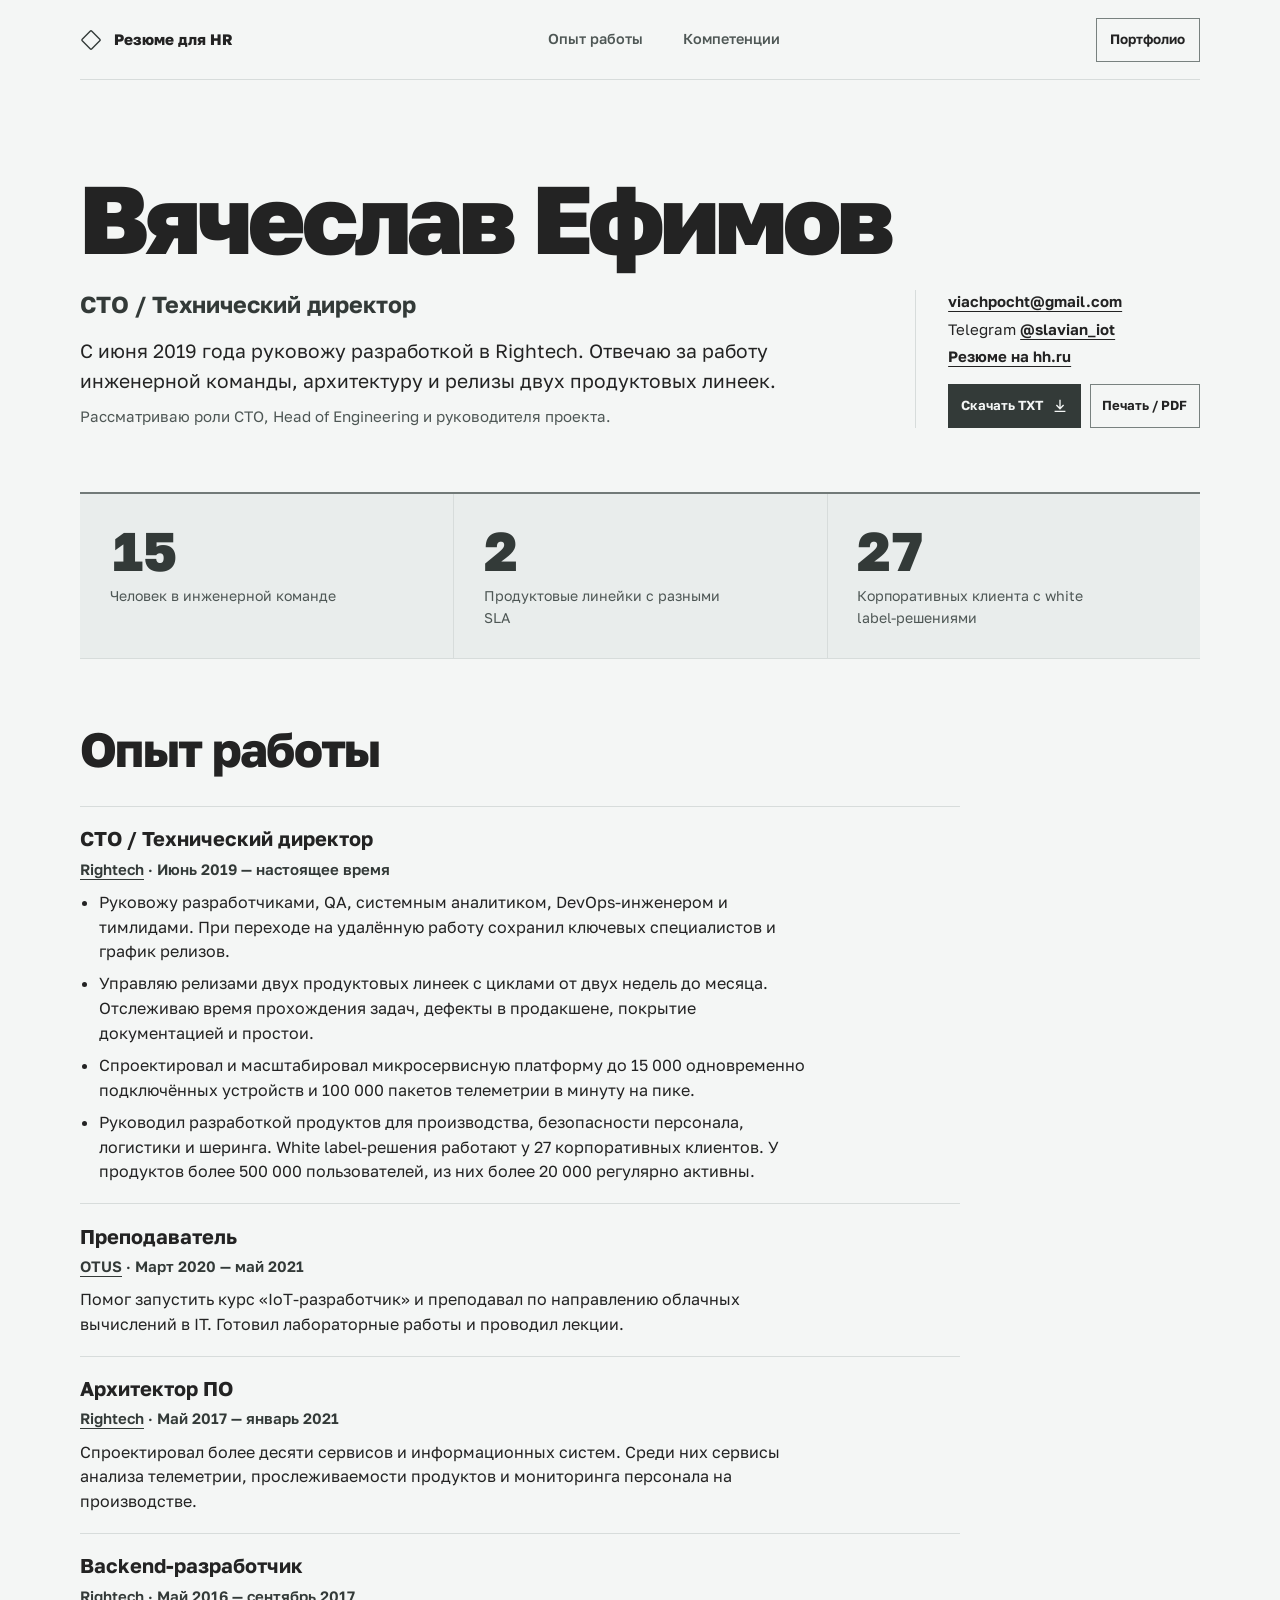
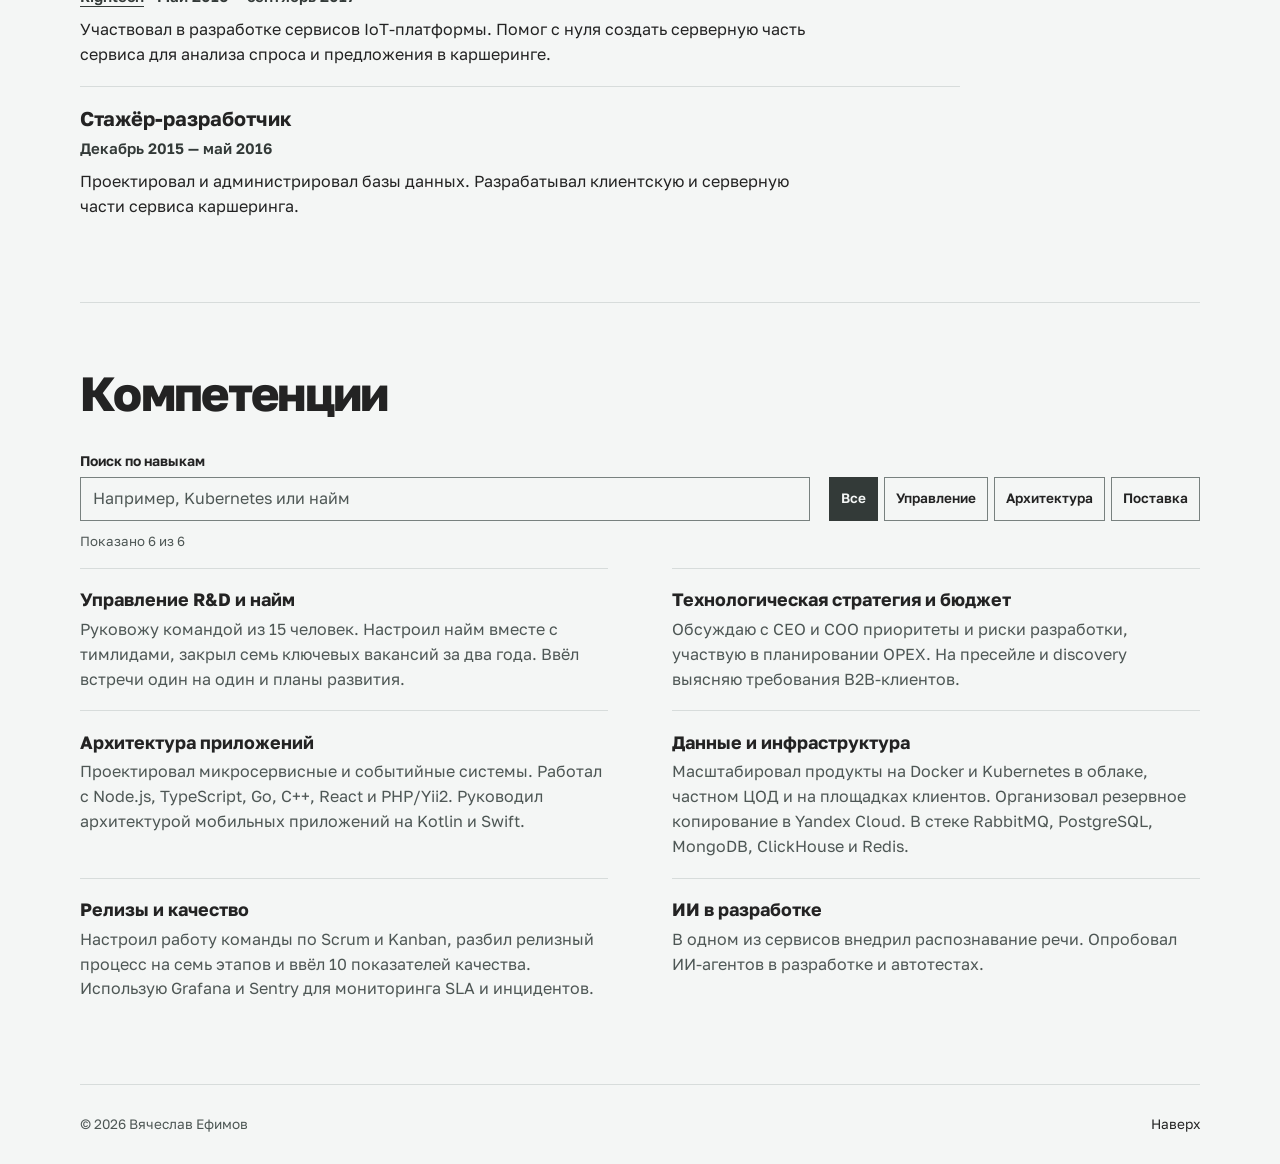
==== hr.html @ 92ab8f79 "v0.3 add hr page, change scheme, add pdf on main" ====
<!doctype html>
<html lang="ru">
<head>
  <meta charset="utf-8">
  <meta http-equiv="Content-Security-Policy" content="default-src 'none'; script-src 'self'; style-src 'self'; img-src 'self'; font-src 'self'; base-uri 'none'; form-action 'none'">
  <meta name="referrer" content="no-referrer">
  <meta name="viewport" content="width=device-width, initial-scale=1">
  <meta name="theme-color" content="#f4f6f5">
  <meta name="description" content="Резюме Вячеслава Ефимова, CTO в Rightech. Опыт управления разработкой, архитектурой и релизами. Компетенции, технический стек и контакты.">
  <title>Резюме Вячеслава Ефимова — CTO</title>
  <link rel="canonical" href="https://slavian57.github.io/hr.html">
  <link rel="icon" href="./assets/favicon.svg?v=5" type="image/svg+xml" sizes="any">
  <link rel="stylesheet" href="./styles.css">
  <link rel="stylesheet" href="./hr.css">
  <script src="./hr.js" defer></script>
</head>
<body>
  <a class="skip-link" href="#resume">Перейти к резюме</a>
  <header class="site-header shell" id="top">
    <a class="brand" href="#resume">
      <span class="resume-brand-mark" aria-hidden="true"></span>
      Резюме для HR
    </a>
    <nav aria-label="Разделы резюме">
      <a href="#experience">Опыт работы</a>
      <a href="#skills">Компетенции</a>
    </nav>
    <a class="view-switch" href="./">Портфолио</a>
  </header>

  <main class="shell" id="resume">
    <section class="resume-intro" aria-labelledby="resume-name">
      <h1 id="resume-name">Вячеслав Ефимов</h1>
      <div>
        <p class="resume-role">CTO / Технический директор</p>
        <p class="resume-summary">С июня 2019 года руковожу разработкой в Rightech. Отвечаю за работу инженерной команды, архитектуру и релизы двух продуктовых линеек.</p>
        <p class="resume-roles">Рассматриваю роли CTO, Head of Engineering и руководителя проекта.</p>
      </div>
      <div class="resume-contact">
        <address aria-label="Контакты">
          <p><a href="mailto:viachpocht@gmail.com">viachpocht@gmail.com</a></p>
          <p>Telegram <a href="https://t.me/slavian_iot">@slavian_iot</a></p>
          <p><a href="https://hh.ru/resume/90393226ff0ea0c5490039ed1f316c36426f4d" data-export-url>Резюме на hh.ru</a></p>
        </address>
        <div class="resume-actions" data-ui hidden>
          <button class="resume-button resume-download" type="button">Скачать TXT
            <svg viewBox="0 0 20 20" width="18" height="18" fill="none" aria-hidden="true"><path d="M10 3v10m-4-4 4 4 4-4M4 16h12"/></svg>
          </button>
          <button class="resume-button resume-print" type="button">Печать / PDF</button>
        </div>
      </div>
    </section>

    <dl class="resume-metrics">
      <div><dt>Человек в инженерной команде</dt><dd>15</dd></div>
      <div><dt>Продуктовые линейки с разными SLA</dt><dd>2</dd></div>
      <div><dt>Корпоративных клиента с white label-решениями</dt><dd>27</dd></div>
    </dl>

    <section class="resume-section" id="experience" aria-labelledby="experience-title">
      <h2 id="experience-title">Опыт работы</h2>
      <div class="resume-jobs">
        <article class="resume-job">
          <h3>CTO / Технический директор</h3>
          <p class="job-meta"><a href="https://rightech.io/">Rightech</a> · <time datetime="2019-06">Июнь 2019</time> — настоящее время</p>
          <ul>
            <li>Руковожу разработчиками, QA, системным аналитиком, DevOps-инженером и тимлидами. При переходе на удалённую работу сохранил ключевых специалистов и график релизов.</li>
            <li>Управляю релизами двух продуктовых линеек с циклами от двух недель до месяца. Отслеживаю время прохождения задач, дефекты в продакшене, покрытие документацией и простои.</li>
            <li>Спроектировал и масштабировал микросервисную платформу до 15 000 одновременно подключённых устройств и 100 000 пакетов телеметрии в минуту на пике.</li>
            <li>Руководил разработкой продуктов для производства, безопасности персонала, логистики и шеринга. White label-решения работают у 27 корпоративных клиентов. У продуктов более 500 000 пользователей, из них более 20 000 регулярно активны.</li>
          </ul>
        </article>
        <article class="resume-job">
          <h3>Преподаватель</h3>
          <p class="job-meta"><a href="https://otus.ru/">OTUS</a> · <time datetime="2020-03">Март 2020</time> — <time datetime="2021-05">май 2021</time></p>
          <p>Помог запустить курс «IoT-разработчик» и преподавал по направлению облачных вычислений в IT. Готовил лабораторные работы и проводил лекции.</p>
        </article>
        <article class="resume-job">
          <h3>Архитектор ПО</h3>
          <p class="job-meta"><a href="https://rightech.io/">Rightech</a> · <time datetime="2017-05">Май 2017</time> — <time datetime="2021-01">январь 2021</time></p>
          <p>Спроектировал более десяти сервисов и информационных систем. Среди них сервисы анализа телеметрии, прослеживаемости продуктов и мониторинга персонала на производстве.</p>
        </article>
        <article class="resume-job">
          <h3>Backend-разработчик</h3>
          <p class="job-meta"><a href="https://rightech.io/">Rightech</a> · <time datetime="2016-05">Май 2016</time> — <time datetime="2017-09">сентябрь 2017</time></p>
          <p>Участвовал в разработке сервисов IoT-платформы. Помог с нуля создать серверную часть сервиса для анализа спроса и предложения в каршеринге.</p>
        </article>
        <article class="resume-job">
          <h3>Стажёр-разработчик</h3>
          <p class="job-meta"><time datetime="2015-12">Декабрь 2015</time> — <time datetime="2016-05">май 2016</time></p>
          <p>Проектировал и администрировал базы данных. Разрабатывал клиентскую и серверную части сервиса каршеринга.</p>
        </article>
      </div>
    </section>

    <section class="resume-section resume-skills" id="skills" aria-labelledby="skills-title">
      <h2 id="skills-title">Компетенции</h2>
      <form class="skill-filters" aria-label="Фильтры компетенций" data-ui hidden>
        <div class="skill-search">
          <label for="skill-query">Поиск по навыкам</label>
          <input id="skill-query" name="query" type="search" placeholder="Например, Kubernetes или найм">
        </div>
        <fieldset>
          <legend class="visually-hidden">Направление</legend>
          <label><input class="visually-hidden" type="radio" name="area" value="all" checked><span>Все</span></label>
          <label><input class="visually-hidden" type="radio" name="area" value="leadership"><span>Управление</span></label>
          <label><input class="visually-hidden" type="radio" name="area" value="architecture"><span>Архитектура</span></label>
          <label><input class="visually-hidden" type="radio" name="area" value="delivery"><span>Поставка</span></label>
        </fieldset>
        <p class="filter-status" role="status"></p>
      </form>

      <div class="skill-list">
        <article data-skill="leadership">
          <h3>Управление R&amp;D и найм</h3>
          <p>Руковожу командой из 15 человек. Настроил найм вместе с тимлидами, закрыл семь ключевых вакансий за два года. Ввёл встречи один на один и планы развития.</p>
        </article>
        <article data-skill="leadership">
          <h3>Технологическая стратегия и бюджет</h3>
          <p>Обсуждаю с CEO и COO приоритеты и риски разработки, участвую в планировании OPEX. На пресейле и discovery выясняю требования B2B-клиентов.</p>
        </article>
        <article data-skill="architecture">
          <h3>Архитектура приложений</h3>
          <p>Проектировал микросервисные и событийные системы. Работал с Node.js, TypeScript, Go, C++, React и PHP/Yii2. Руководил архитектурой мобильных приложений на Kotlin и Swift.</p>
        </article>
        <article data-skill="architecture">
          <h3>Данные и инфраструктура</h3>
          <p>Масштабировал продукты на Docker и Kubernetes в облаке, частном ЦОД и на площадках клиентов. Организовал резервное копирование в Yandex Cloud. В стеке RabbitMQ, PostgreSQL, MongoDB, ClickHouse и Redis.</p>
        </article>
        <article data-skill="delivery">
          <h3>Релизы и качество</h3>
          <p>Настроил работу команды по Scrum и Kanban, разбил релизный процесс на семь этапов и ввёл 10 показателей качества. Использую Grafana и Sentry для мониторинга SLA и инцидентов.</p>
        </article>
        <article data-skill="delivery">
          <h3>ИИ в разработке</h3>
          <p>В одном из сервисов внедрил распознавание речи. Опробовал ИИ-агентов в разработке и автотестах.</p>
        </article>
      </div>
      <div class="filter-empty" data-ui hidden>
        <p>По этим фильтрам ничего не найдено.</p>
        <button class="resume-button" type="button">Сбросить фильтры</button>
      </div>
    </section>
  </main>

  <footer class="site-footer shell">
    <span>© 2026 Вячеслав Ефимов</span>
    <a href="#top">Наверх</a>
  </footer>
</body>
</html>
---- styles.css ----
@font-face {
  font-family: "Golos Text";
  src: url("./assets/golos-text.ttf") format("truetype");
  font-weight: 400 900;
  font-display: swap;
}

:root {
  color-scheme: dark;
  --background: #232323;
  --panel: #292929;
  --text: #D7DCDB;
  --muted: #ADB2B1;
  --line: #484A49;
  --accent: #EBA000;
  --gutter: clamp(1.125rem, 5vw, 5rem);
  --ease-out: cubic-bezier(.16, 1, .3, 1);
}

*, *::before, *::after { box-sizing: border-box; }

html {
  scroll-behavior: smooth;
  scrollbar-color: var(--line) var(--background);
}

body {
  margin: 0;
  background: var(--background);
  color: var(--text);
  font-family: "Golos Text", Arial, sans-serif;
  line-height: 1.55;
  -webkit-font-smoothing: antialiased;
}

::selection { background: var(--accent); color: var(--background); }

a { color: inherit; text-underline-offset: .25em; }
a:focus-visible { outline: 2px solid var(--accent); outline-offset: 5px; }
h1, h2, h3, p, figure, dl, dd { margin: 0; }
h1, h2, h3 { line-height: 1.03; }
[id] { scroll-margin-top: 1.5rem; }

.shell { width: min(calc(100% - var(--gutter) * 2), 80rem); margin-inline: auto; }

.visually-hidden, .skip-link:not(:focus) {
  position: absolute;
  width: 1px;
  height: 1px;
  padding: 0;
  overflow: hidden;
  clip-path: inset(50%);
  white-space: nowrap;
}

.skip-link:focus {
  position: fixed;
  z-index: 2;
  top: .75rem;
  left: var(--gutter);
  padding: .65rem 1rem;
  background: var(--background);
}

.site-header {
  display: flex;
  min-height: 5rem;
  align-items: center;
  justify-content: space-between;
  gap: 1rem;
  border-bottom: 1px solid var(--line);
}

.brand {
  display: inline-flex;
  min-height: 2.75rem;
  align-items: center;
  gap: .75rem;
  font-size: .95rem;
  font-weight: 750;
  text-decoration: none;
}

.brand-mark { flex: none; }

.site-header nav { display: flex; gap: clamp(.6rem, 3.2vw, 2.5rem); }

.site-header nav a {
  display: inline-flex;
  min-height: 2.75rem;
  align-items: center;
  color: var(--muted);
  font-size: .9rem;
  font-weight: 550;
  text-decoration: none;
  white-space: nowrap;
  transition: color .2s ease;
}

.site-header nav a:hover, .site-footer a:hover { color: var(--accent); }

.view-switch {
  display: inline-flex;
  min-height: 2.75rem;
  align-items: center;
  padding-inline: .85rem;
  border: 1px solid var(--line);
  font-size: .85rem;
  font-weight: 650;
  text-decoration: none;
  white-space: nowrap;
}

.view-switch:hover { border-color: var(--accent); color: var(--accent); }

.hero {
  display: grid;
  grid-template-columns: minmax(0, 1.04fr) minmax(0, 1fr);
  align-items: center;
  gap: clamp(1.5rem, 4vw, 4rem);
  padding-block: clamp(3.5rem, 7vw, 7rem) clamp(3.75rem, 6vw, 6rem);
}

.hero h1 {
  font-weight: 850;
  font-size: clamp(3.25rem, 6.15vw, 6rem);
  letter-spacing: -.04em;
  line-height: .99;
}

.hero h1 span { color: var(--accent); }

.hero-role {
  margin-top: 1.5rem;
  font-size: clamp(1.15rem, 2vw, 1.6rem);
  font-weight: 680;
  line-height: 1.2;
}

.lead {
  max-width: 41ch;
  margin-top: .7rem;
  color: var(--muted);
  font-size: clamp(1rem, 1.45vw, 1.2rem);
}

.hero-actions { display: flex; flex-wrap: wrap; align-items: center; gap: .75rem 1.5rem; margin-top: 1.8rem; }
.text-link { display: inline-flex; min-height: 2.75rem; align-items: center; font-size: .92rem; }
.text-link:hover { color: var(--accent); }

.button {
  display: inline-flex;
  min-height: 3.25rem;
  align-items: center;
  justify-content: space-between;
  gap: 1.35rem;
  padding: .75rem 1.15rem;
  background: var(--accent);
  color: var(--background);
  font-size: .92rem;
  font-weight: 720;
  text-decoration: none;
  transition: background-color .25s ease;
}

.button:hover { background: #FFC249; }
.button svg, .contact-links svg, .site-footer svg { stroke: currentColor; stroke-width: 1.75; stroke-linecap: round; stroke-linejoin: round; }
.button svg { transition: transform .3s var(--ease-out); }
.button:hover svg { transform: translateY(3px); }

.button-outline { gap: .75rem; border: 1px solid #777d7b; background: transparent; color: var(--text); }
.button-outline:hover { border-color: var(--text); background: var(--panel); }
.button-outline:hover svg { transform: translate(2px, -2px); }

.system { width: min(100%, 34rem); justify-self: end; }
.system-map { position: relative; }
.system-diagram { display: block; width: 100%; height: auto; overflow: visible; pointer-events: none; }
.diagram-grid { opacity: .7; }
#grid path { stroke: var(--line); stroke-width: .55; }
.diagram-frame, .diagram-orbit, .diagram-rulers { stroke: var(--line); }
.diagram-sector { fill: transparent; pointer-events: fill; cursor: pointer; transition: fill .18s ease; }
.diagram-sector[data-current] { fill: rgb(235 160 0 / .075); }
.diagram-orbit { stroke-width: 1.15; }
.diagram-rulers, .diagram-guides, .diagram-inner { opacity: .65; }
.diagram-guides { stroke: var(--line); stroke-dasharray: 2 5; }
.diagram-loop {
  stroke: var(--accent);
  stroke-width: 2;
  stroke-linecap: round;
  animation: orbit-sweep 18s linear infinite paused;
}
.system[data-sweeping] .diagram-loop { animation-play-state: running; }
.diagram-symbol { opacity: 0; }
.diagram-symbol[data-current] { opacity: .7; }
.diagram-dot { fill: var(--muted); }
.system[data-scanning] .diagram-dot:not([data-lit]) { opacity: 0; }
.diagram-nodes circle { fill: var(--background); stroke: var(--accent); stroke-width: 1.6; transition: fill .18s ease; }
.diagram-nodes [data-current] { fill: var(--accent); }
.diagram-corners { stroke: var(--accent); stroke-width: 1.5; opacity: .7; }
.diagram-cto { fill: var(--accent); font-size: 16px; font-weight: 750; }

.diagram-button {
  position: absolute;
  min-height: 44px;
  padding: 0 .42rem;
  translate: 0 -50%;
  border: 0;
  border-radius: .3rem;
  background: transparent;
  color: var(--text);
  font: 580 clamp(.8rem, 1.45vw, 1rem)/1.1 "Golos Text", Arial, sans-serif;
  white-space: nowrap;
  cursor: pointer;
}

.diagram-button[data-topic="strategy"], .diagram-button[data-topic="delivery"] { left: 50%; translate: -50% -50%; }
.diagram-button[data-topic="strategy"] { top: 14%; }
.diagram-button[data-topic="architecture"], .diagram-button[data-topic="team"] { top: min(44.5%, calc(48.75% - 31px)); }
.diagram-button[data-topic="architecture"] { right: 9.5%; }
.diagram-button[data-topic="delivery"] { top: 84.1%; }
.diagram-button[data-topic="team"] { left: 16.5%; }
.diagram-button:focus-visible { outline: 1px solid var(--accent); outline-offset: 1px; }

.diagram-button span {
  position: relative;
  display: inline-block;
  transition: color .18s ease, transform .25s var(--ease-out);
}

.diagram-button span::after {
  position: absolute;
  inset: auto 0 -.24rem;
  height: 1px;
  transform: scaleX(0);
  background: var(--accent);
  content: "";
  transition: transform .25s var(--ease-out);
}

.diagram-button[data-current] span { color: var(--accent); transform: translateY(-3px); }
.diagram-button[data-current] span::after { transform: scaleX(1); }

.diagram-motion {
  position: absolute;
  top: 8%;
  right: 8%;
  display: grid;
  width: 44px;
  height: 44px;
  place-items: center;
  border: 0;
  border-radius: .3rem;
  background: transparent;
  color: var(--muted);
  cursor: pointer;
}

.diagram-motion:hover { color: var(--accent); }
.diagram-motion:focus-visible { outline: 1px solid var(--accent); outline-offset: 1px; }
.diagram-motion svg { stroke: currentColor; stroke-width: 1.8; stroke-linecap: round; stroke-linejoin: round; }
.diagram-motion[data-paused] .pause-icon, .diagram-motion:not([data-paused]) .play-icon { display: none; }

.system-preview {
  display: grid;
  margin: -.6rem 4% 0;
  border-top: 1px solid var(--line);
}

.system-hint, .system-detail { grid-area: 1 / 1; }

.system-hint {
  align-self: start;
  padding: .9rem 0;
  color: var(--muted);
  font-size: .84rem;
  text-align: center;
}

.system[data-active]:not([data-active=""]) .system-hint { visibility: hidden; }

.system-detail {
  visibility: hidden;
  padding: .78rem clamp(.75rem, 2vw, 1.15rem) .9rem;
  border-radius: 0 0 .75rem .75rem;
  background: var(--panel);
  color: var(--muted);
  font-size: .9rem;
  line-height: 1.5;
}

.system-detail strong { display: block; margin-bottom: .22rem; color: var(--accent); font-weight: 680; }
.system-detail[data-current] { visibility: visible; animation: diagram-reveal .3s var(--ease-out) both; }

@keyframes diagram-reveal {
  from { clip-path: inset(0 0 20% 0); opacity: .4; }
  to { clip-path: inset(0); opacity: 1; }
}

@keyframes orbit-sweep {
  from { stroke-dashoffset: 0; }
  to { stroke-dashoffset: -100; }
}

.section {
  padding-block: clamp(2.75rem, 6vw, 5.75rem);
  border-top: 1px solid var(--line);
}

.section-intro, .experience-row {
  display: grid;
  grid-template-columns: minmax(0, 4fr) minmax(0, 6fr);
  gap: clamp(1.15rem, 4vw, 4.5rem);
}

.section-intro { align-items: end; margin-bottom: clamp(2rem, 4vw, 3.75rem); }

.section h2 {
  font-size: clamp(2.1rem, 4.15vw, 4rem);
  font-weight: 790;
  letter-spacing: -.04em;
  text-wrap: balance;
}

.section-intro > p, .experience-row p {
  max-width: 66ch;
  color: var(--muted);
}

.section-intro > p { font-size: clamp(1.03rem, 1.5vw, 1.2rem); }

.section-date {
  margin-top: .8rem;
  color: var(--accent);
  font-size: .88rem;
  font-variant-numeric: tabular-nums;
}

.company-link { color: var(--muted); font-weight: 550; }
.company-link:hover { color: var(--accent); }

.experience-row { align-items: baseline; padding-block: 1.4rem; border-top: 1px solid var(--line); }
.experience-row:last-child { border-bottom: 1px solid var(--line); }
.experience-row h3 { font-size: clamp(1.15rem, 1.9vw, 1.55rem); font-weight: 675; line-height: 1.15; }

.case-study {
  margin-inline: calc(var(--gutter) * -.45);
  padding-inline: calc(var(--gutter) * .45);
  border-top: 2px solid var(--accent);
  background: var(--panel);
}

.case-study .section-intro {
  grid-template-columns: minmax(0, 1fr);
  gap: clamp(1rem, 2vw, 1.5rem);
}

.metrics {
  display: grid;
  grid-template-columns: 1fr 1.14fr 1fr;
  border-block: 1px solid var(--line);
}

.metrics > div {
  display: flex;
  flex-direction: column-reverse;
  justify-content: space-between;
  gap: .7rem;
  padding: clamp(1rem, 2.8vw, 2rem);
}

.metrics > div:first-child { padding-inline-start: 0; }
.metrics > div + div { border-inline-start: 1px solid var(--line); }
.metrics dt { max-width: 23ch; color: var(--muted); }

.metrics dd {
  color: var(--accent);
  font-size: clamp(1.6rem, 3.8vw, 3.65rem);
  font-weight: 760;
  font-variant-numeric: tabular-nums;
  letter-spacing: -.035em;
  line-height: 1;
  white-space: nowrap;
}

.case-footnote { margin-top: 1.15rem; color: var(--muted); font-size: .9rem; }
.career { border-top: 0; }

.career-table {
  width: 100%;
  border-collapse: collapse;
  table-layout: fixed;
  text-align: left;
}

.career-table thead th {
  padding-block: 0 .6rem;
  color: var(--muted);
  font-size: .85rem;
  font-weight: 550;
}

.career-table thead th:first-child { width: 28%; }
.career-table thead th:nth-child(2) { width: 25%; }
.career-table tr > :not(:last-child) { padding-inline-end: clamp(.85rem, 2vw, 2rem); }

.career-table tbody tr { border-top: 1px solid var(--line); }
.career-table tbody :is(th, td) {
  padding-block: 1.05rem;
  vertical-align: baseline;
}

.career-table tbody th { font-size: 1.1rem; font-weight: 650; overflow-wrap: anywhere; }
.career-table .company-link {
  display: block;
  width: fit-content;
  margin-top: .15rem;
  font-size: .88rem;
  line-height: 1.5rem;
}
.career-table tbody td { color: var(--muted); font-size: .92rem; }
.career-table tbody td:nth-child(2) { font-variant-numeric: tabular-nums; }

@media (hover: hover) {
  .career-table tbody th { transition: color .2s ease; }
  .career-table tbody tr:hover > th { color: var(--accent); }
}

.contact .section-intro { align-items: center; }

.contact-links {
  display: grid;
  grid-template-columns: 1fr 1fr;
  border-top: 1px solid var(--line);
}

.contact-links a {
  display: flex;
  min-width: 0;
  align-items: end;
  justify-content: space-between;
  gap: .5rem;
  padding: 1.25rem clamp(.75rem, 2vw, 1.75rem);
  font-size: clamp(1rem, 2vw, 1.5rem);
  font-weight: 650;
  text-decoration: none;
  transition: color .2s ease, background-color .2s ease;
}

.contact-links a + a { border-inline-start: 1px solid var(--line); }
.contact-links a:hover { background: var(--panel); color: var(--accent); }
.contact-links small { display: block; margin-bottom: .3rem; color: var(--muted); font-size: .81rem; font-weight: 500; }
.contact-links a > span { min-width: 0; overflow-wrap: anywhere; }
.contact-links svg { flex: none; color: var(--accent); }

.site-footer {
  display: flex;
  min-height: 5rem;
  align-items: center;
  justify-content: space-between;
  gap: 1rem;
  border-top: 1px solid var(--line);
  color: var(--muted);
  font-size: .85rem;
}

.site-footer a {
  display: inline-flex;
  min-height: 2.75rem;
  align-items: center;
  gap: .5rem;
  color: var(--text);
  text-decoration: none;
  transition: color .2s ease;
}

@media (max-width: 50rem) {
  .hero { grid-template-columns: 1fr; gap: 2rem; padding-block: 3.4rem 2.6rem; }
  .hero h1 { font-size: clamp(2.55rem, 11vw, 5.5rem); }
  .hero-role { margin-top: 1.15rem; }
  .system { width: min(100%, 30rem); justify-self: center; }
  .section-intro, .experience-row { grid-template-columns: minmax(0, 1fr); }
  .section-intro > p { max-width: 58ch; }
  .experience-row { gap: .6rem; padding-block: 1.2rem; }
}

@media (max-width: 42rem) {
  .career-table, .career-table tbody { display: block; }
  .career-table thead {
    position: absolute;
    width: 1px;
    height: 1px;
    overflow: hidden;
    clip-path: inset(50%);
    white-space: nowrap;
  }
  .career-table tbody tr { display: grid; gap: .2rem; padding-block: .9rem; }
  .career-table tbody tr > :is(th, td) { padding: 0; }
  .career-table tbody td:last-child { margin-top: .25rem; }
}

@media (max-width: 34rem) {
  .site-header { display: grid; grid-template-columns: minmax(0, 1fr) auto; gap: .15rem .35rem; padding-block: .5rem .35rem; }
  .brand { grid-column: 1 / -1; gap: .6rem; }
  .site-header nav a { font-size: .83rem; }
  .view-switch { justify-self: end; padding-inline: .65rem; }
  .hero { padding-top: 2.75rem; }
  .hero-actions { column-gap: .75rem; }
  .hero-actions .button { gap: .65rem; padding-inline: .75rem; }
  .section h2 { font-size: clamp(1.8rem, 8.2vw, 2.65rem); overflow-wrap: anywhere; }
  .case-study { margin-inline: calc(var(--gutter) * -1); padding-inline: var(--gutter); }
  .metrics { grid-template-columns: 1fr; }
  .metrics > div { gap: .55rem; padding: 1rem 0; }
  .metrics > div + div { border-inline-start: 0; border-top: 1px solid var(--line); }
  .metrics dd { font-size: 2.45rem; }
  .metrics dt { max-width: none; }
  .contact-links { grid-template-columns: 1fr; }
  .contact-links a { padding-inline: 0; }
  .contact-links a + a { border-inline-start: 0; border-top: 1px solid var(--line); }
}

@media (prefers-reduced-motion: reduce) {
  html { scroll-behavior: auto; }
  .diagram-loop { animation: none; }
  .diagram-motion { display: none; }
  .diagram-sector, .diagram-nodes circle, .diagram-button span, .diagram-button span::after { transition: none; }
  .diagram-button[data-current] span { transform: none; }
  .system-detail[data-current] { animation: none; }
  .button, .button svg, .career-table tbody th, .contact-links a, .site-header nav a, .site-footer a { transition: none; }
  .button:hover svg { transform: none; }
}
---- hr.css ----
:root {
  color-scheme: light;
  --background: #f4f6f5;
  --panel: #e9edec;
  --text: #232323;
  --muted: #4e5755;
  --line: #d7dcdb;
  --accent: #333a38;
  --accent-rule: #727a78;
  --control-line: #78817f;
}

.shell { max-width: 70rem; }
.view-switch { border-color: var(--control-line); }
.resume-brand-mark {
  width: 22px;
  height: 22px;
  flex: none;
  background: var(--accent);
  mask: url("./assets/brand-mark.svg") center / contain no-repeat;
}

.resume-intro {
  display: grid;
  grid-template-columns: minmax(0, 1fr) auto;
  gap: 1.35rem clamp(1.6rem, 6vw, 6rem);
  padding-block: clamp(2.7rem, 7vw, 6rem) clamp(2.2rem, 5vw, 4.25rem);
}

.resume-intro h1 {
  grid-column: 1 / -1;
  font-size: clamp(2.6rem, 8vw, 6rem);
  font-weight: 825;
  letter-spacing: -.04em;
  line-height: 1;
}

.resume-role {
  margin-bottom: .8rem;
  color: var(--accent);
  font-size: clamp(1.05rem, 2.15vw, 1.45rem);
  font-weight: 700;
}

.resume-summary, .resume-roles { max-width: 60ch; }
.resume-summary { font-size: clamp(1rem, 1.7vw, 1.2rem); }
.resume-roles { margin-top: .6rem; color: var(--muted); font-size: .94rem; }

.resume-contact {
  align-self: end;
  padding-inline-start: clamp(1rem, 3vw, 2rem);
  border-inline-start: 1px solid var(--line);
}

.resume-contact address { font-size: .94rem; font-style: normal; overflow-wrap: anywhere; }
.resume-contact address a { font-weight: 650; }
.resume-contact address p + p { margin-top: .25rem; }
.resume-contact a:hover, .job-meta a:hover { color: var(--accent); }
.resume-actions { display: flex; flex-wrap: wrap; gap: .55rem; margin-top: 1rem; }

.resume-button {
  display: inline-flex;
  min-height: 2.75rem;
  align-items: center;
  justify-content: center;
  gap: .5rem;
  padding: .5rem .72rem;
  border: 1px solid var(--control-line);
  border-radius: 0;
  background: transparent;
  color: var(--text);
  cursor: pointer;
  font: 650 .82rem/1.35 "Golos Text", Arial, sans-serif;
}

.resume-button:hover { border-color: var(--text); }
.resume-download { border-color: var(--accent); background: var(--accent); color: var(--background); }
.resume-download:hover { border-color: var(--text); background: var(--text); }
.resume-download svg { flex: none; stroke: currentColor; stroke-width: 1.5; }
.resume-button:focus-visible, .skill-search input:focus-visible, .skill-filters input:focus-visible + span {
  outline: 2px solid var(--accent);
  outline-offset: 3px;
}

.resume-metrics {
  display: grid;
  grid-template-columns: repeat(3, minmax(0, 1fr));
  border-block: 1px solid var(--line);
  border-block-start: 2px solid var(--accent-rule);
  background: var(--panel);
}

.resume-metrics > div {
  display: flex;
  flex-direction: column-reverse;
  justify-content: flex-end;
  gap: .4rem;
  padding: clamp(.85rem, 2.5vw, 1.85rem);
}

.resume-metrics > div + div { border-inline-start: 1px solid var(--line); }
.resume-metrics dt { max-width: 29ch; color: var(--muted); font-size: .88rem; }
.resume-metrics dd {
  color: var(--accent);
  font-size: clamp(1.9rem, 4.5vw, 3.4rem);
  font-weight: 780;
  font-variant-numeric: tabular-nums;
  letter-spacing: -.04em;
  line-height: 1;
}

.resume-section { padding-block: clamp(2.2rem, 5vw, 4.4rem); }
.resume-section + .resume-section { border-top: 1px solid var(--line); }
.resume-section h2 {
  margin-bottom: clamp(1.25rem, 3vw, 1.9rem);
  font-size: clamp(1.85rem, 4vw, 3rem);
  font-weight: 760;
  letter-spacing: -.035em;
  line-height: 1.1;
}

.skill-filters {
  display: grid;
  grid-template-columns: minmax(14rem, 1fr) auto;
  align-items: end;
  gap: .65rem 1.2rem;
  margin-bottom: 1rem;
}

.skill-search label { display: block; margin-bottom: .3rem; font-size: .87rem; font-weight: 650; }
.skill-search input {
  width: 100%;
  min-height: 2.75rem;
  padding: .55rem .75rem;
  border: 1px solid var(--control-line);
  border-radius: 0;
  background: var(--background);
  color: var(--text);
  font: inherit;
}

.skill-search input::placeholder { color: var(--muted); opacity: 1; }

.skill-filters fieldset { display: flex; flex-wrap: wrap; gap: .35rem; min-width: 0; margin: 0; padding: 0; border: 0; }
.skill-filters label span {
  display: inline-flex;
  min-height: 2.75rem;
  align-items: center;
  padding: .45rem .7rem;
  border: 1px solid var(--control-line);
  cursor: pointer;
  font-size: .85rem;
  font-weight: 600;
}

.skill-filters label:hover span { border-color: var(--text); }
.skill-filters input:checked + span { background: var(--accent); border-color: var(--accent); color: var(--background); }
.filter-status { grid-column: 1 / -1; color: var(--muted); font-size: .83rem; }

.skill-list { display: grid; grid-template-columns: repeat(2, minmax(0, 1fr)); column-gap: clamp(1.6rem, 5vw, 4rem); }
.skill-list article, .resume-job { padding-block: 1.2rem; border-top: 1px solid var(--line); }
.skill-list h3, .resume-job h3 { margin-bottom: .4rem; font-size: 1.12rem; font-weight: 700; line-height: 1.25; }
.skill-list p { max-width: 62ch; color: var(--muted); }
.filter-empty { display: flex; flex-wrap: wrap; align-items: center; gap: .7rem 1rem; padding-block: 1.2rem; border-top: 1px solid var(--line); }

.resume-jobs { max-width: 55rem; }
.resume-job h3 { font-size: 1.25rem; }
.resume-job .job-meta { margin-bottom: .55rem; color: var(--accent); font-size: .94rem; font-weight: 600; }
.resume-job > p { max-width: 74ch; }
.resume-job ul { max-width: 74ch; margin: 0; padding-inline-start: 1.2rem; }
.resume-job li + li { margin-top: .45rem; }

[hidden] { display: none !important; }

@media (max-width: 45rem) {
  .resume-intro, .skill-filters { grid-template-columns: minmax(0, 1fr); }
  .resume-contact { padding-inline-start: 0; border-inline-start: 0; }
}

@media (max-width: 36rem) {
  .resume-intro { gap: 1rem; }
  .resume-metrics dt { font-size: .77rem; }
  .resume-metrics > div { padding-inline: .65rem; }
  .skill-list { grid-template-columns: 1fr; }
}

@page { size: A4; margin: 15mm; }

@media print {
  :root { --background: #fff; --text: #111; --muted: #333; --accent: #111; }
  body { font-size: 11pt; line-height: 1.4; }
  .shell { width: auto; max-width: none; }
  .site-header, .site-footer, .skip-link, [data-ui], .resume-metrics { display: none !important; }
  .resume-intro, .skill-list { display: block; }
  .resume-intro { padding: 0; }
  .resume-intro h1 { margin-bottom: .5rem; font-size: 25pt; }
  .resume-role { margin-bottom: .3rem; font-size: 13pt; }
  .resume-summary, .resume-roles, .resume-contact address, .resume-job .job-meta { font-size: inherit; }
  .resume-summary, .resume-roles, .resume-job > p, .resume-job ul, .skill-list p { max-width: none; }
  .resume-contact { margin-top: .5rem; padding: 0; border: 0; }
  .resume-section { padding: .8rem 0 0; border: 0 !important; }
  .resume-skills { break-before: page; }
  .resume-section h2 { margin-bottom: .4rem; font-size: 15pt; }
  .resume-section h2, .resume-section h3, .job-meta { break-after: avoid; }
  .skill-list article, .resume-job { padding: .32rem 0; border: 0; break-inside: avoid; }
  .skill-list article[hidden] { display: block !important; }
  .skill-list h3, .resume-job h3 { margin-bottom: .15rem; font-size: 12pt; }
  .resume-job .job-meta { margin-bottom: .15rem; }
  .resume-job li + li { margin-top: .18rem; }
}
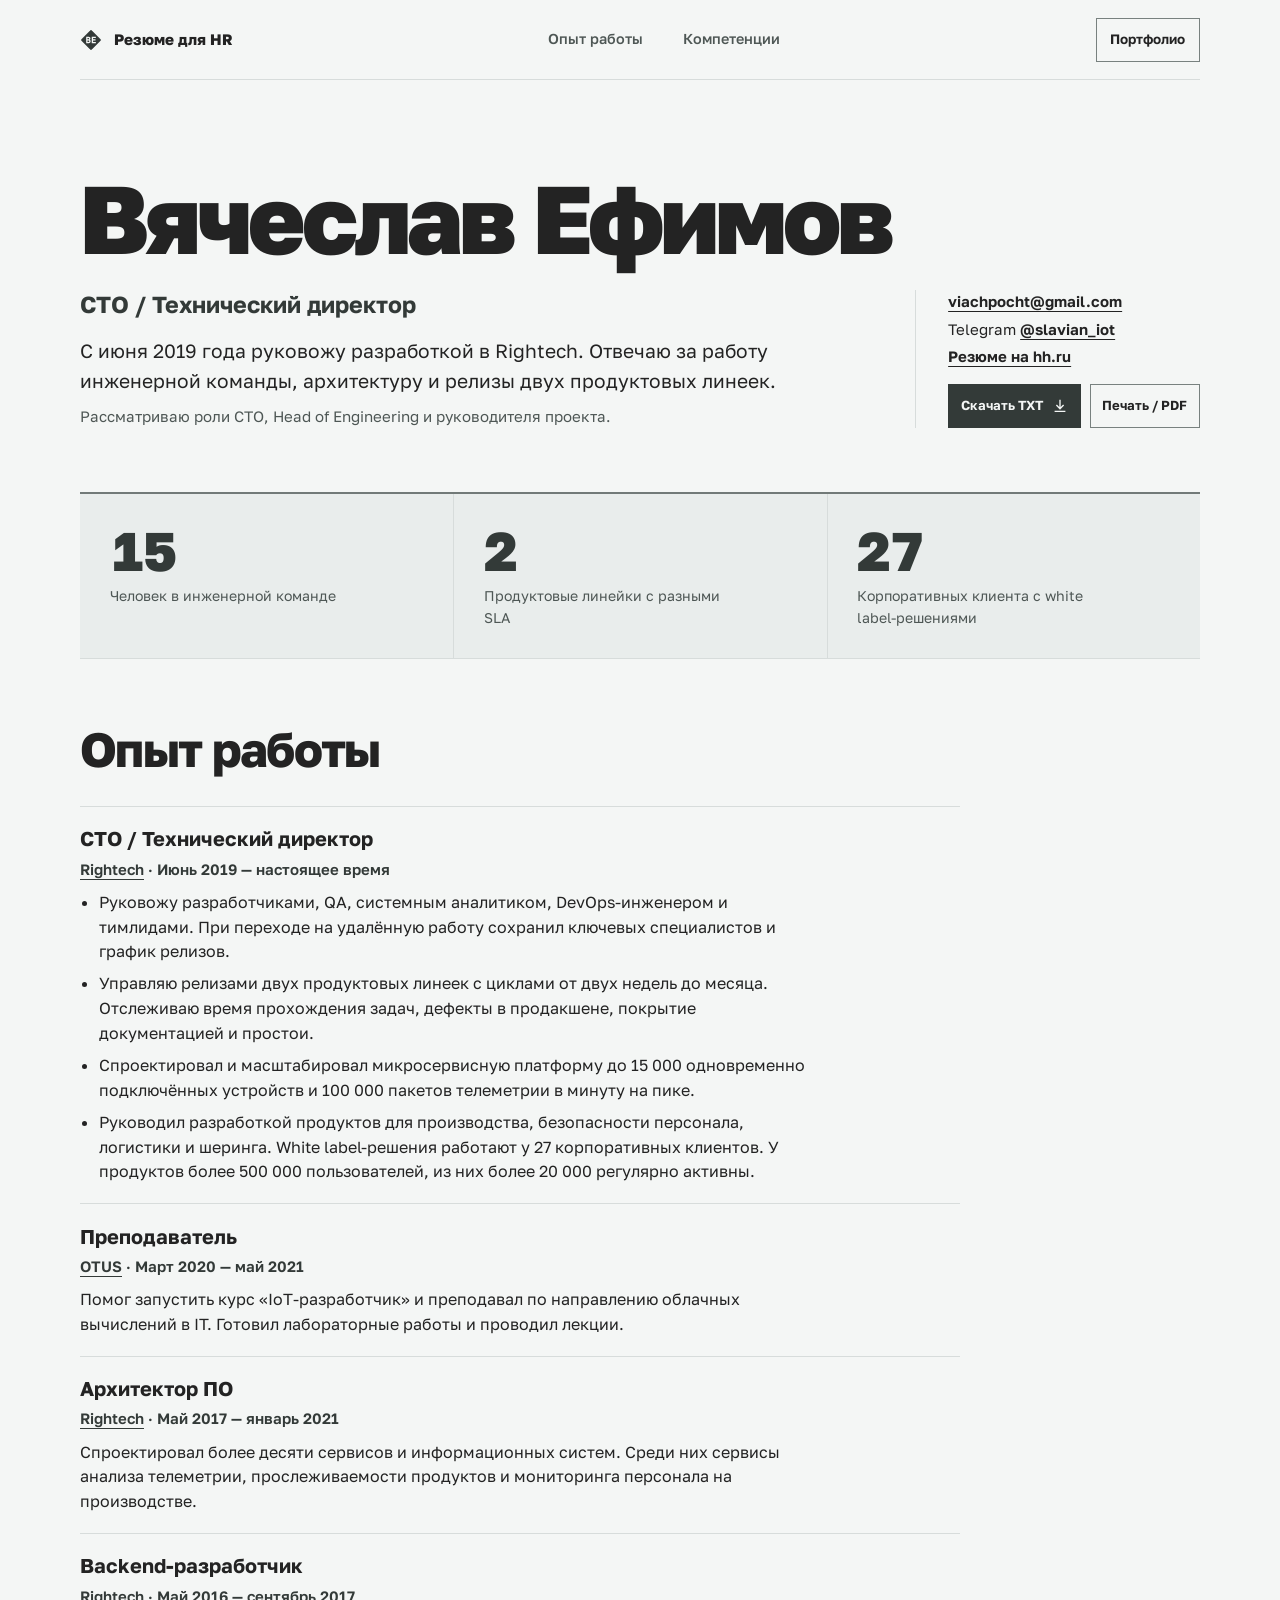
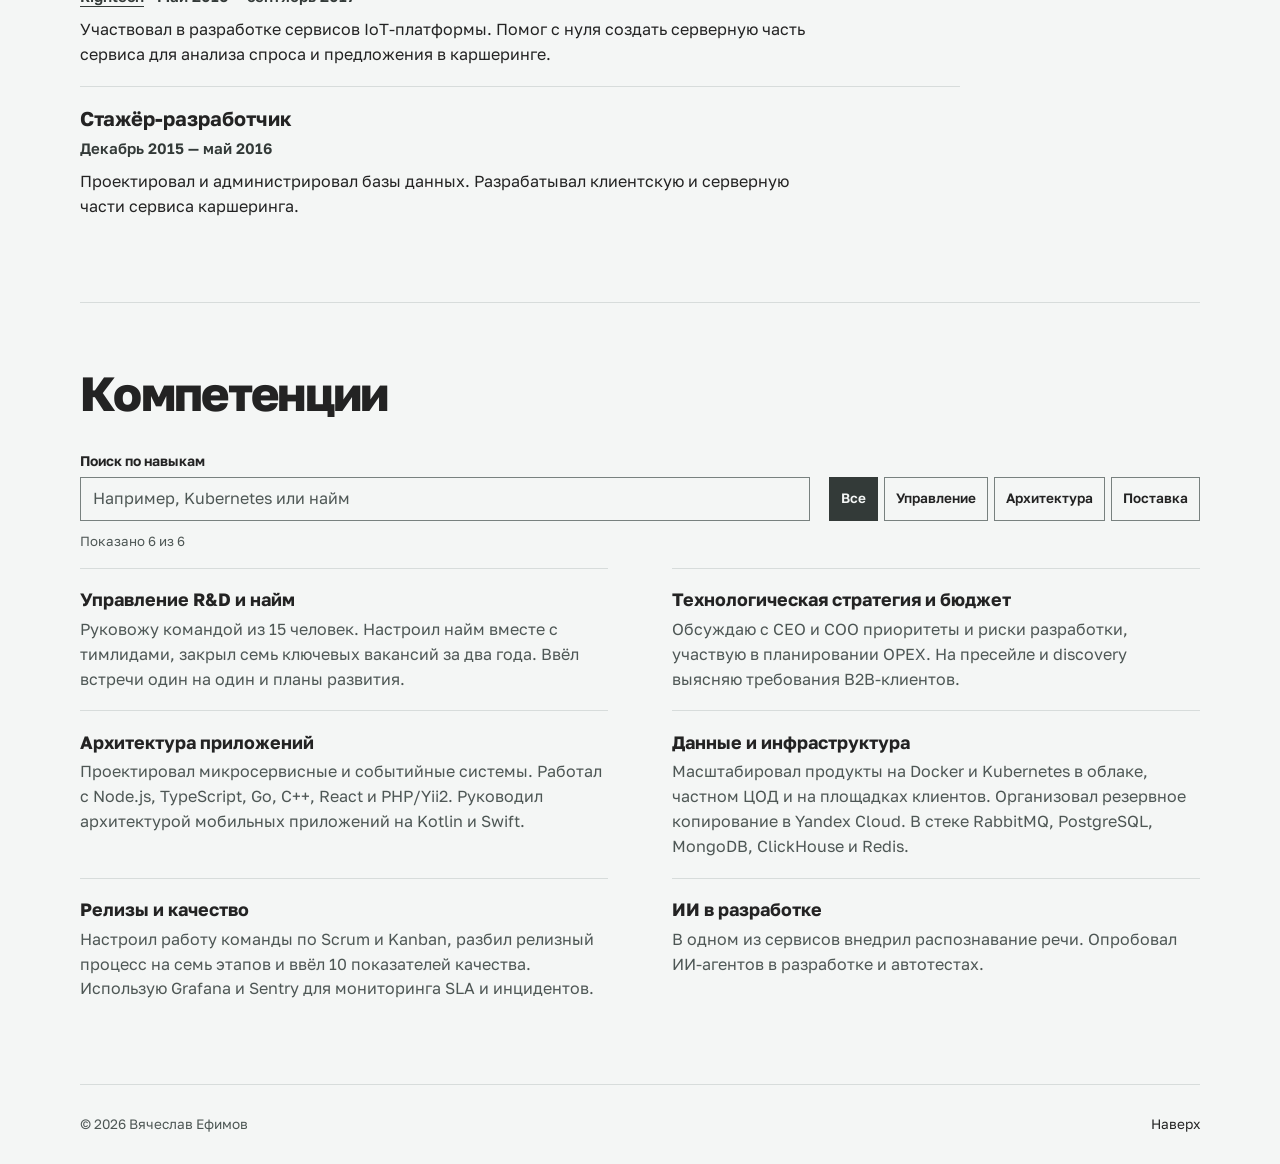
==== commit e09dd40a: "Add files via upload" ====
--- a/hr.html
+++ b/hr.html
@@ -9,7 +9,7 @@
   <meta name="description" content="Резюме Вячеслава Ефимова, CTO в Rightech. Опыт управления разработкой, архитектурой и релизами. Компетенции, технический стек и контакты.">
   <title>Резюме Вячеслава Ефимова — CTO</title>
   <link rel="canonical" href="https://slavian57.github.io/hr.html">
-  <link rel="icon" href="./assets/favicon.svg?v=5" type="image/svg+xml" sizes="any">
+  <link rel="icon" href="./assets/brand-mark.svg?v=2" type="image/svg+xml" sizes="any">
   <link rel="stylesheet" href="./styles.css">
   <link rel="stylesheet" href="./hr.css">
   <script src="./hr.js" defer></script>
@@ -18,7 +18,7 @@
   <a class="skip-link" href="#resume">Перейти к резюме</a>
   <header class="site-header shell" id="top">
     <a class="brand" href="#resume">
-      <span class="resume-brand-mark" aria-hidden="true"></span>
+      <img class="brand-mark" src="./assets/brand-mark.svg?v=2" width="22" height="22" alt="">
       Резюме для HR
     </a>
     <nav aria-label="Разделы резюме">
--- a/styles.css
+++ b/styles.css
@@ -425,6 +425,132 @@
   .career-table tbody tr:hover > th { color: var(--accent); }
 }
 
+.toolkit {
+  display: grid;
+  grid-template-columns: minmax(13rem, 1fr) minmax(0, 2fr);
+  align-items: center;
+  gap: clamp(1.25rem, 4vw, 4rem);
+}
+
+.toolkit-intro h2 { margin-bottom: 1rem; text-wrap: initial; }
+.toolkit-intro p { max-width: 32ch; color: var(--muted); }
+.toolkit-hint { margin-top: .65rem; font-size: .88rem; }
+.toolkit-drag-hint, .toolkit-hover-hint { display: none; }
+@media (any-pointer: fine) {
+  .toolkit[data-view="sphere"] .toolkit-drag-hint { display: inline; }
+}
+@media (any-hover: hover) {
+  .toolkit[data-view] .toolkit-hover-hint { display: inline; }
+}
+.toolkit-controls { display: flex; flex-wrap: wrap; gap: .5rem; margin-top: 1.25rem; }
+.toolkit-controls[hidden] { display: none; }
+
+.toolkit-control {
+  min-height: 2.6rem;
+  padding: .45rem .75rem;
+  border: 1px solid #747877;
+  border-radius: 0;
+  background: var(--background);
+  color: var(--text);
+  font: inherit;
+  font-size: .86rem;
+  cursor: pointer;
+}
+
+.toolkit-control:hover:not(:disabled) { border-color: var(--accent); color: var(--accent); }
+.toolkit-control:disabled { opacity: .55; cursor: default; }
+.toolkit-control:focus-visible { outline: 2px solid var(--accent); outline-offset: 3px; }
+
+.toolkit-stage { position: relative; border: 1px solid var(--line); background: var(--panel); }
+.toolkit-mesh { display: none; }
+
+.toolkit-tooltip {
+  position: fixed;
+  z-index: 5;
+  width: min(19rem, calc(100% - 1rem));
+  padding: .65rem .8rem;
+  border: 1px solid #916a29;
+  border-radius: 3px;
+  background: #312b20;
+  box-shadow: 0 .4rem 1.2rem rgb(0 0 0 / .35);
+  color: #f3e8d3;
+  font-size: .875rem;
+  line-height: 1.45;
+  cursor: default;
+}
+
+.toolkit-tags {
+  display: flex;
+  flex-wrap: wrap;
+  align-content: center;
+  gap: .5rem;
+  margin: 0;
+  padding: clamp(.75rem, 2.4vw, 1.65rem);
+  list-style: none;
+}
+
+.toolkit-tags a {
+  display: inline-flex;
+  min-height: 2rem;
+  align-items: center;
+  padding: .25rem .55rem;
+  border: 1px solid #656661;
+  border-radius: 2px;
+  background: var(--background);
+  color: var(--text);
+  font-size: clamp(.73rem, 1.25vw, .84rem);
+  font-weight: 600;
+  line-height: 1.2;
+  text-decoration: none;
+  white-space: nowrap;
+}
+
+.toolkit-stage:not([data-dragging]) .toolkit-tags a:hover,
+.toolkit-tags a:focus-visible,
+.toolkit[data-view="sphere"] .toolkit-tags a[data-highlight] {
+  border-color: var(--accent);
+  background: #322a1a;
+  color: #ffd16b;
+}
+
+.toolkit[data-view="sphere"] .toolkit-stage {
+  height: clamp(20rem, 48vw, 32rem);
+  overflow: hidden;
+  cursor: grab;
+  user-select: none;
+  background:
+    radial-gradient(ellipse at 59% 49%, rgb(235 160 0 / .09), transparent 62%),
+    repeating-linear-gradient(0deg, transparent 0 23px, rgb(215 220 219 / .038) 23px 24px),
+    repeating-linear-gradient(90deg, transparent 0 23px, rgb(215 220 219 / .038) 23px 24px),
+    #272826;
+}
+
+.toolkit[data-view="sphere"] .toolkit-tags a { cursor: pointer; }
+.toolkit[data-view="sphere"] .toolkit-stage[data-dragging],
+.toolkit[data-view="sphere"] .toolkit-stage[data-dragging] a { cursor: grabbing; }
+
+.toolkit[data-view="sphere"] .toolkit-mesh {
+  position: absolute;
+  inset: 0;
+  display: block;
+  width: 100%;
+  height: 100%;
+  pointer-events: none;
+}
+
+.toolkit-rim { fill: none; stroke: rgb(215 220 219 / .19); stroke-width: .8; stroke-dasharray: 2 5; }
+.toolkit-threads, .toolkit-knots { fill: none; stroke-linecap: round; }
+.toolkit-threads-back { stroke: rgb(215 220 219 / .22); stroke-width: .65; }
+.toolkit-threads-front { stroke: rgb(235 160 0 / .46); stroke-width: .85; }
+.toolkit-knots { stroke: rgb(235 192 100 / .72); stroke-width: 3.2; }
+.toolkit-threads-active { stroke: #f6bb45; stroke-width: 1.4; }
+
+.toolkit[data-view="sphere"] .toolkit-tags { position: absolute; inset: 0; display: block; padding: 0; }
+.toolkit[data-view="sphere"] .toolkit-tags li { position: absolute; top: 0; left: 0; transform: var(--tag-position); }
+.toolkit[data-view="sphere"] .toolkit-tags li[data-visible] { transition: opacity .18s ease-out; }
+.toolkit[data-view="sphere"] .toolkit-tags li:not([data-visible]) { opacity: 0; pointer-events: none; }
+.toolkit[data-view="sphere"] .toolkit-tags li:has(:focus-visible) { z-index: 4; transition: none; }
+
 .contact .section-intro { align-items: center; }
 
 .contact-links {
@@ -484,6 +610,8 @@
 }
 
 @media (max-width: 42rem) {
+  .toolkit { grid-template-columns: minmax(0, 1fr); }
+  .toolkit-intro p { max-width: 58ch; }
   .career-table, .career-table tbody { display: block; }
   .career-table thead {
     position: absolute;
@@ -525,6 +653,7 @@
   .diagram-sector, .diagram-nodes circle, .diagram-button span, .diagram-button span::after { transition: none; }
   .diagram-button[data-current] span { transform: none; }
   .system-detail[data-current] { animation: none; }
+  .toolkit[data-view="sphere"] .toolkit-tags li[data-visible] { transition: none; }
   .button, .button svg, .career-table tbody th, .contact-links a, .site-header nav a, .site-footer a { transition: none; }
   .button:hover svg { transform: none; }
 }
--- a/hr.css
+++ b/hr.css
@@ -12,13 +12,6 @@
 
 .shell { max-width: 70rem; }
 .view-switch { border-color: var(--control-line); }
-.resume-brand-mark {
-  width: 22px;
-  height: 22px;
-  flex: none;
-  background: var(--accent);
-  mask: url("./assets/brand-mark.svg") center / contain no-repeat;
-}
 
 .resume-intro {
   display: grid;
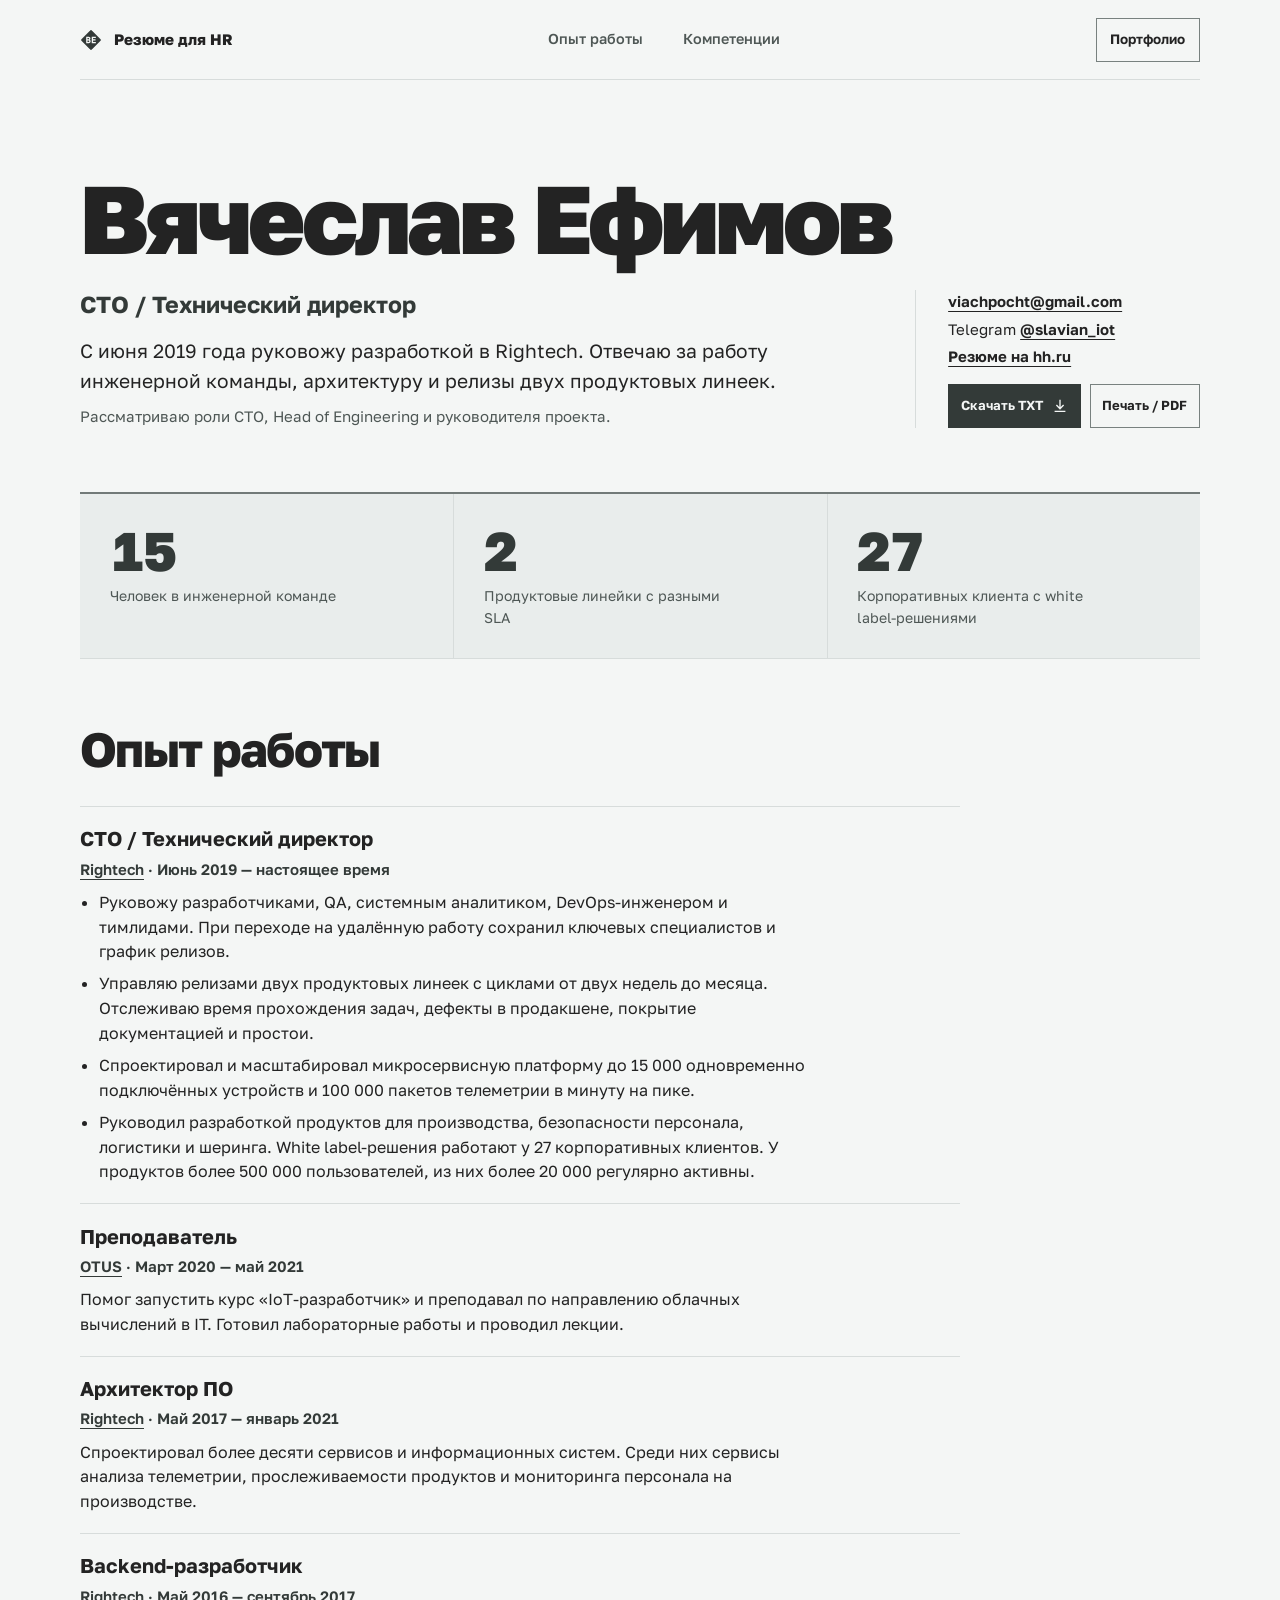
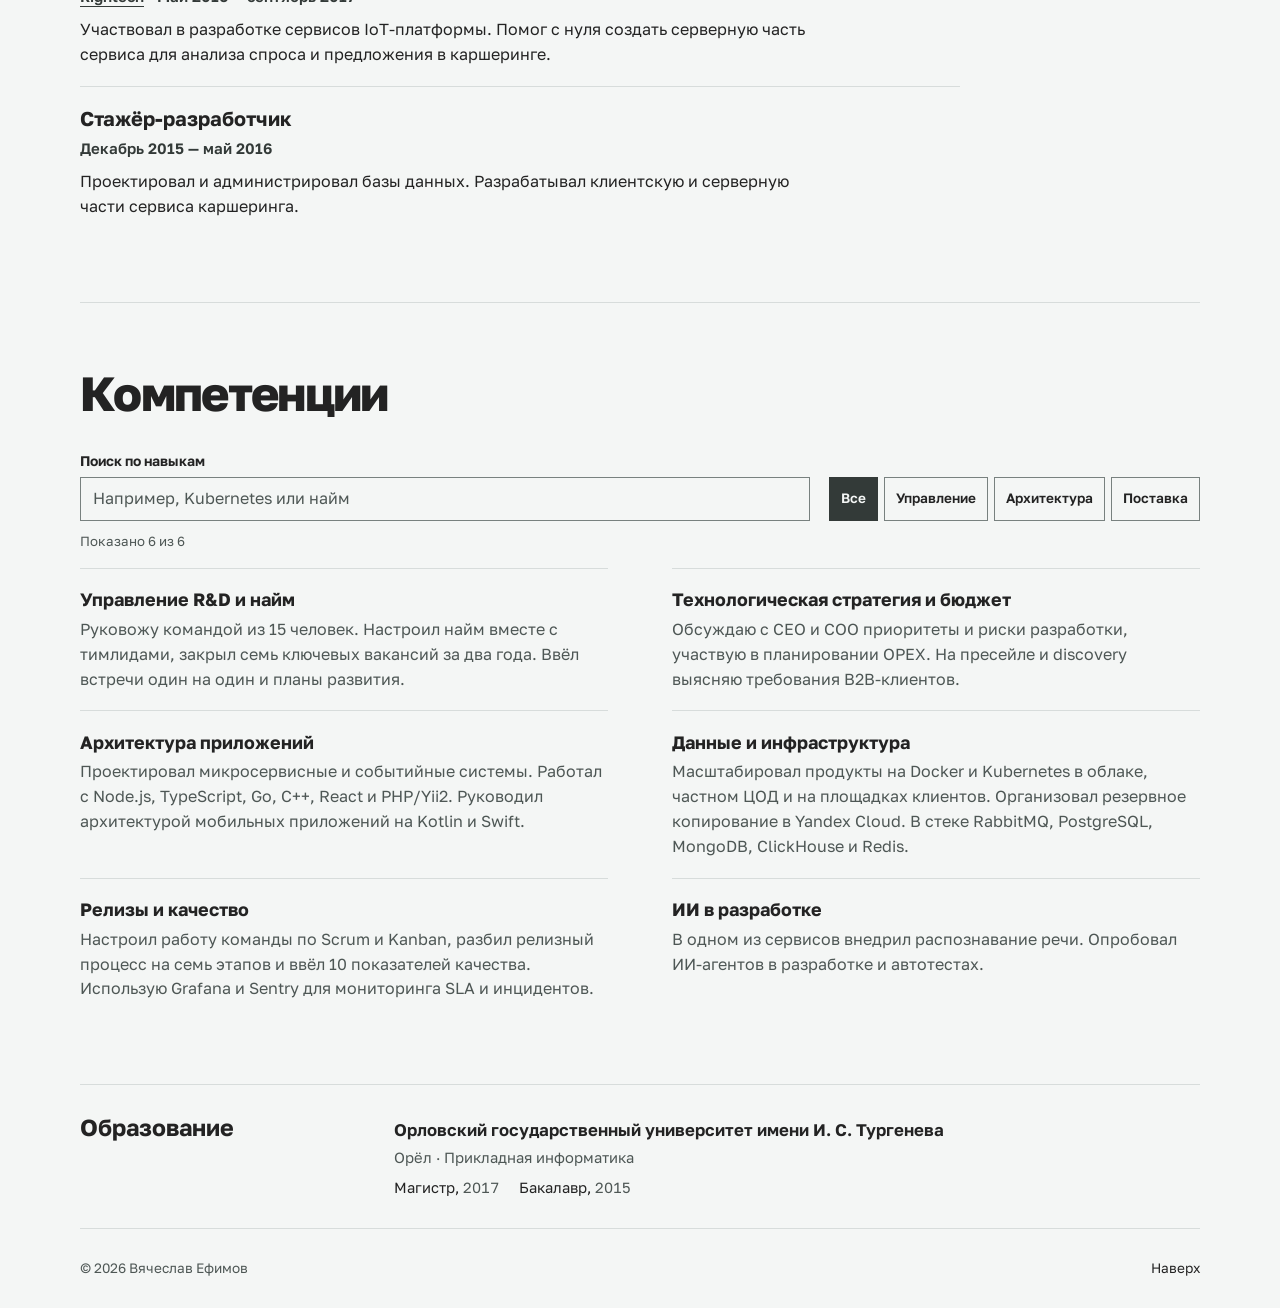
==== commit c920faab: "HE" ====
--- a/hr.html
+++ b/hr.html
@@ -141,6 +141,18 @@
         <button class="resume-button" type="button">Сбросить фильтры</button>
       </div>
     </section>
+
+    <section class="education" id="education" aria-labelledby="education-title">
+      <h2 class="education-title" id="education-title">Образование</h2>
+      <div>
+        <h3 class="education-school">Орловский государственный университет имени И. С. Тургенева</h3>
+        <p class="education-place">Орёл · Прикладная информатика</p>
+        <ul class="education-degrees" role="list">
+          <li>Магистр, <time datetime="2017">2017</time></li>
+          <li>Бакалавр, <time datetime="2015">2015</time></li>
+        </ul>
+      </div>
+    </section>
   </main>
 
   <footer class="site-footer shell">
--- a/styles.css
+++ b/styles.css
@@ -420,9 +420,33 @@
 .career-table tbody td { color: var(--muted); font-size: .92rem; }
 .career-table tbody td:nth-child(2) { font-variant-numeric: tabular-nums; }
 
+.education {
+  display: grid;
+  grid-template-columns: minmax(0, 28%) minmax(0, 1fr);
+  align-items: baseline;
+  row-gap: .65rem;
+  padding-block: clamp(1.15rem, 2.6vw, 1.8rem);
+  border-top: 1px solid var(--line);
+}
+.career .education { padding-block-end: 0; }
+.education-title { font-size: clamp(1.15rem, 2vw, 1.45rem); font-weight: 700; line-height: 1.2; }
+.education-school { font-size: 1.05rem; font-weight: 650; line-height: 1.4; }
+.education-place { margin-top: .25rem; color: var(--muted); font-size: .92rem; }
+.education-degrees {
+  display: flex;
+  flex-wrap: wrap;
+  gap: .25rem 1.25rem;
+  margin: .45rem 0 0;
+  padding: 0;
+  list-style: none;
+  font-size: .92rem;
+}
+.education-degrees time { color: var(--muted); font-variant-numeric: tabular-nums; }
+
 @media (hover: hover) {
-  .career-table tbody th { transition: color .2s ease; }
-  .career-table tbody tr:hover > th { color: var(--accent); }
+  .career-table tbody th, .career .education-title { transition: color .2s ease; }
+  .career-table tbody tr:hover > th,
+  .career .education:hover .education-title { color: var(--accent); }
 }
 
 .toolkit {
@@ -610,7 +634,7 @@
 }
 
 @media (max-width: 42rem) {
-  .toolkit { grid-template-columns: minmax(0, 1fr); }
+  .toolkit, .education { grid-template-columns: minmax(0, 1fr); }
   .toolkit-intro p { max-width: 58ch; }
   .career-table, .career-table tbody { display: block; }
   .career-table thead {
@@ -654,6 +678,7 @@
   .diagram-button[data-current] span { transform: none; }
   .system-detail[data-current] { animation: none; }
   .toolkit[data-view="sphere"] .toolkit-tags li[data-visible] { transition: none; }
-  .button, .button svg, .career-table tbody th, .contact-links a, .site-header nav a, .site-footer a { transition: none; }
+  .button, .button svg, .career-table tbody th, .career .education-title,
+  .contact-links a, .site-header nav a, .site-footer a { transition: none; }
   .button:hover svg { transform: none; }
 }
--- a/hr.css
+++ b/hr.css
@@ -192,6 +192,10 @@
   .resume-summary, .resume-roles, .resume-job > p, .resume-job ul, .skill-list p { max-width: none; }
   .resume-contact { margin-top: .5rem; padding: 0; border: 0; }
   .resume-section { padding: .8rem 0 0; border: 0 !important; }
+  .education { display: block; padding: .8rem 0 0; border: 0; break-inside: avoid; }
+  .education-title { margin-bottom: .4rem; font-size: 15pt; }
+  .education-school { font-size: 12pt; }
+  .education-place, .education-degrees { font-size: inherit; }
   .resume-skills { break-before: page; }
   .resume-section h2 { margin-bottom: .4rem; font-size: 15pt; }
   .resume-section h2, .resume-section h3, .job-meta { break-after: avoid; }
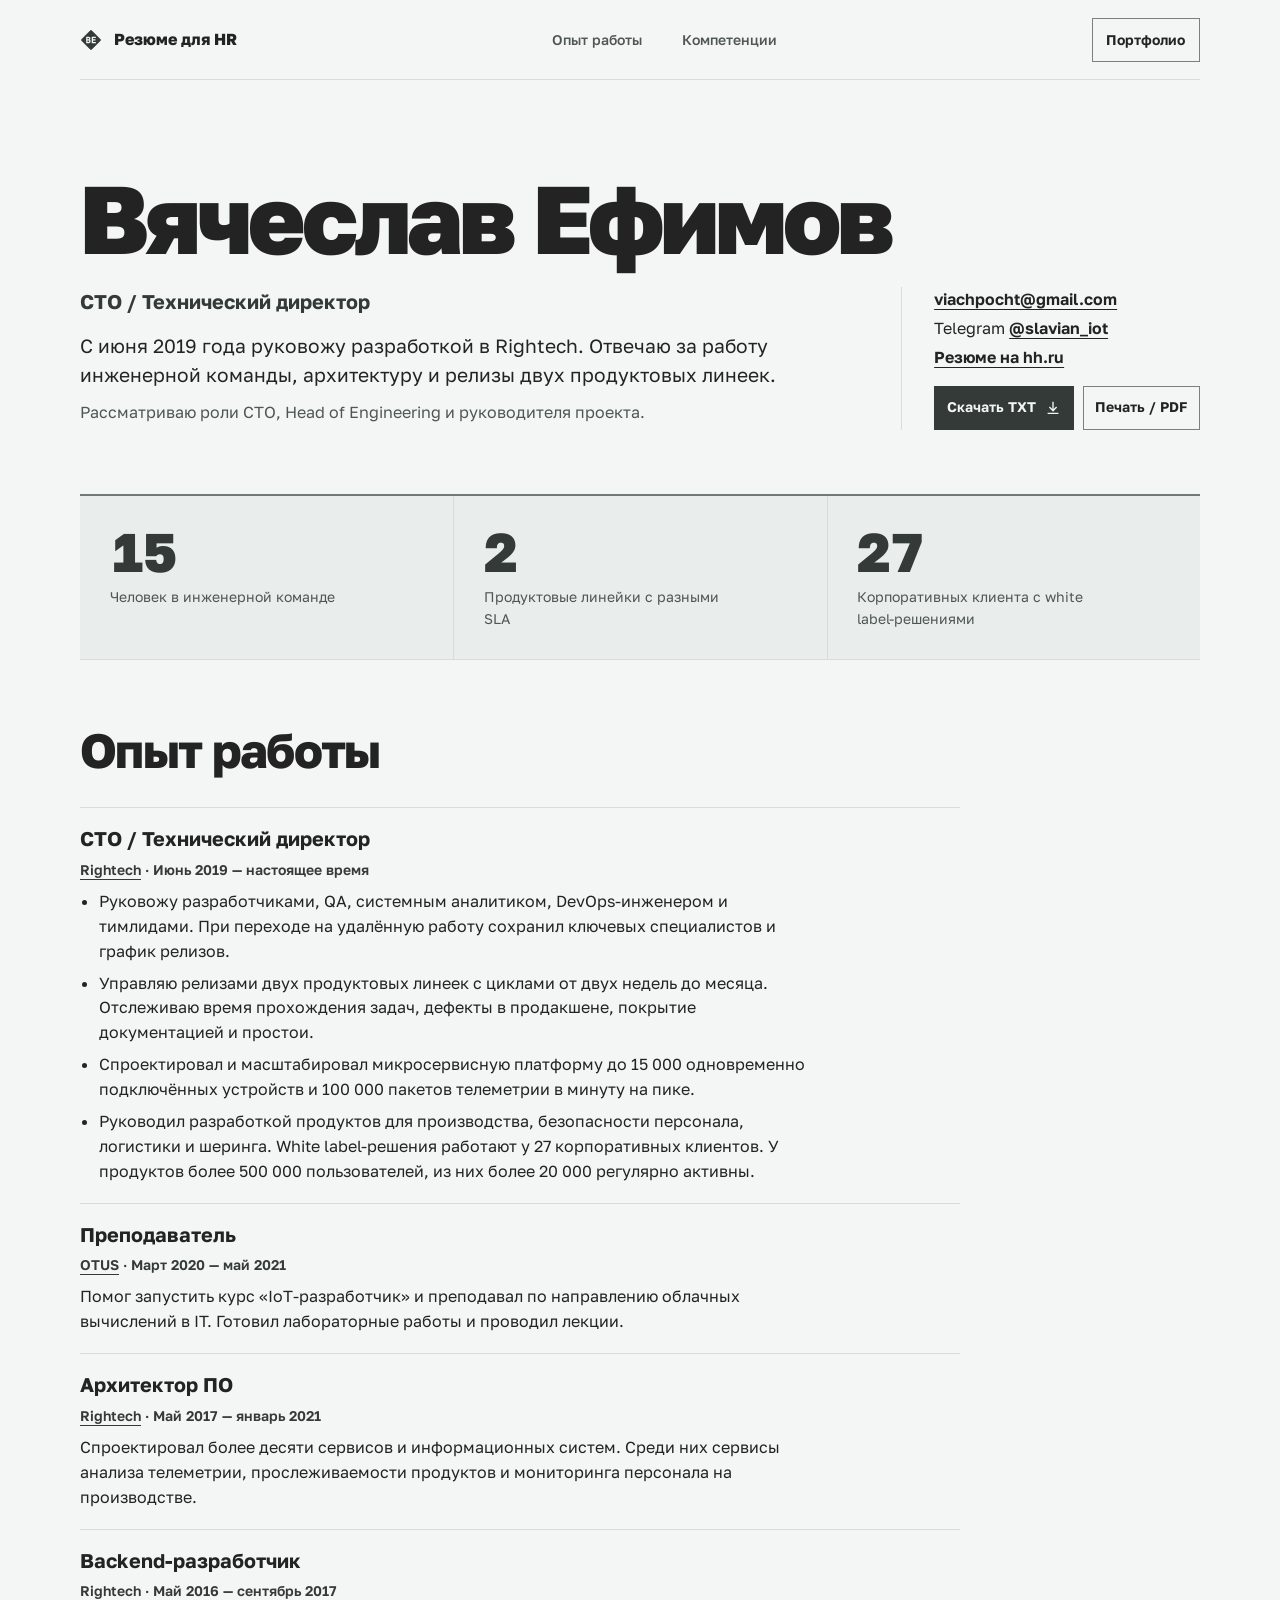
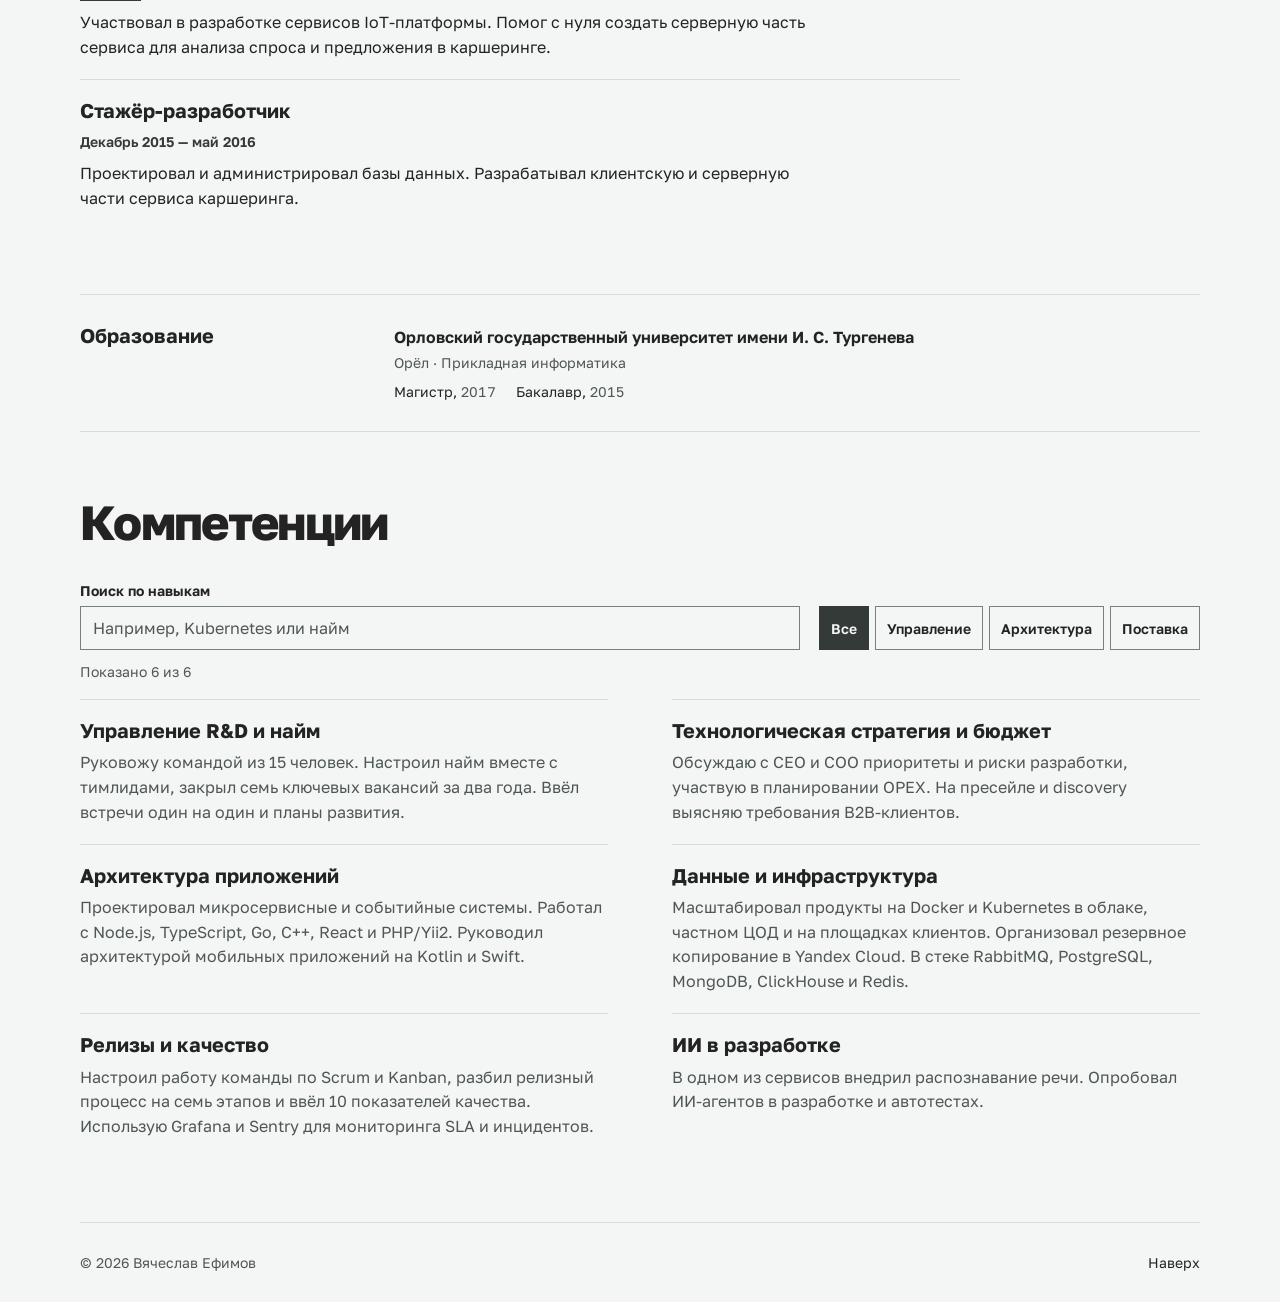
==== commit 31fceacc: "types_canon & he changes" ====
--- a/hr.html
+++ b/hr.html
@@ -93,6 +93,18 @@
       </div>
     </section>
 
+    <section class="education" id="education" aria-labelledby="education-title">
+      <h2 class="education-title" id="education-title">Образование</h2>
+      <div>
+        <h3 class="education-school">Орловский государственный университет имени И. С. Тургенева</h3>
+        <p class="education-place">Орёл · Прикладная информатика</p>
+        <ul class="education-degrees" role="list">
+          <li>Магистр, <time datetime="2017">2017</time></li>
+          <li>Бакалавр, <time datetime="2015">2015</time></li>
+        </ul>
+      </div>
+    </section>
+
     <section class="resume-section resume-skills" id="skills" aria-labelledby="skills-title">
       <h2 id="skills-title">Компетенции</h2>
       <form class="skill-filters" aria-label="Фильтры компетенций" data-ui hidden>
@@ -141,18 +153,6 @@
         <button class="resume-button" type="button">Сбросить фильтры</button>
       </div>
     </section>
-
-    <section class="education" id="education" aria-labelledby="education-title">
-      <h2 class="education-title" id="education-title">Образование</h2>
-      <div>
-        <h3 class="education-school">Орловский государственный университет имени И. С. Тургенева</h3>
-        <p class="education-place">Орёл · Прикладная информатика</p>
-        <ul class="education-degrees" role="list">
-          <li>Магистр, <time datetime="2017">2017</time></li>
-          <li>Бакалавр, <time datetime="2015">2015</time></li>
-        </ul>
-      </div>
-    </section>
   </main>
 
   <footer class="site-footer shell">
--- a/styles.css
+++ b/styles.css
@@ -15,6 +15,13 @@
   --accent: #EBA000;
   --gutter: clamp(1.125rem, 5vw, 5rem);
   --ease-out: cubic-bezier(.16, 1, .3, 1);
+  --type-small: .875rem;
+  --type-body: 1rem;
+  --type-lead: clamp(1rem, 1.5vw, 1.2rem);
+  --type-subheading: clamp(1.125rem, 1.9vw, 1.5rem);
+  --type-section: clamp(2.1rem, 4.15vw, 4rem);
+  --type-metric: clamp(1.6rem, 3.8vw, 3.65rem);
+  --type-display: clamp(3.25rem, 6.15vw, 6rem);
 }
 
 *, *::before, *::after { box-sizing: border-box; }
@@ -29,6 +36,7 @@
   background: var(--background);
   color: var(--text);
   font-family: "Golos Text", Arial, sans-serif;
+  font-size: var(--type-body);
   line-height: 1.55;
   -webkit-font-smoothing: antialiased;
 }
@@ -76,7 +84,7 @@
   min-height: 2.75rem;
   align-items: center;
   gap: .75rem;
-  font-size: .95rem;
+  font-size: var(--type-body);
   font-weight: 750;
   text-decoration: none;
 }
@@ -90,7 +98,7 @@
   min-height: 2.75rem;
   align-items: center;
   color: var(--muted);
-  font-size: .9rem;
+  font-size: var(--type-small);
   font-weight: 550;
   text-decoration: none;
   white-space: nowrap;
@@ -105,7 +113,7 @@
   align-items: center;
   padding-inline: .85rem;
   border: 1px solid var(--line);
-  font-size: .85rem;
+  font-size: var(--type-small);
   font-weight: 650;
   text-decoration: none;
   white-space: nowrap;
@@ -123,7 +131,7 @@
 
 .hero h1 {
   font-weight: 850;
-  font-size: clamp(3.25rem, 6.15vw, 6rem);
+  font-size: var(--type-display);
   letter-spacing: -.04em;
   line-height: .99;
 }
@@ -132,7 +140,7 @@
 
 .hero-role {
   margin-top: 1.5rem;
-  font-size: clamp(1.15rem, 2vw, 1.6rem);
+  font-size: var(--type-subheading);
   font-weight: 680;
   line-height: 1.2;
 }
@@ -141,12 +149,10 @@
   max-width: 41ch;
   margin-top: .7rem;
   color: var(--muted);
-  font-size: clamp(1rem, 1.45vw, 1.2rem);
+  font-size: var(--type-lead);
 }
 
 .hero-actions { display: flex; flex-wrap: wrap; align-items: center; gap: .75rem 1.5rem; margin-top: 1.8rem; }
-.text-link { display: inline-flex; min-height: 2.75rem; align-items: center; font-size: .92rem; }
-.text-link:hover { color: var(--accent); }
 
 .button {
   display: inline-flex;
@@ -157,7 +163,7 @@
   padding: .75rem 1.15rem;
   background: var(--accent);
   color: var(--background);
-  font-size: .92rem;
+  font-size: var(--type-body);
   font-weight: 720;
   text-decoration: none;
   transition: background-color .25s ease;
@@ -197,7 +203,7 @@
 .diagram-nodes circle { fill: var(--background); stroke: var(--accent); stroke-width: 1.6; transition: fill .18s ease; }
 .diagram-nodes [data-current] { fill: var(--accent); }
 .diagram-corners { stroke: var(--accent); stroke-width: 1.5; opacity: .7; }
-.diagram-cto { fill: var(--accent); font-size: 16px; font-weight: 750; }
+.diagram-cto { fill: var(--accent); font-size: var(--type-body); font-weight: 750; }
 
 .diagram-button {
   position: absolute;
@@ -208,7 +214,7 @@
   border-radius: .3rem;
   background: transparent;
   color: var(--text);
-  font: 580 clamp(.8rem, 1.45vw, 1rem)/1.1 "Golos Text", Arial, sans-serif;
+  font: 580 var(--type-small)/1.1 "Golos Text", Arial, sans-serif;
   white-space: nowrap;
   cursor: pointer;
 }
@@ -240,10 +246,7 @@
 .diagram-button[data-current] span { color: var(--accent); transform: translateY(-3px); }
 .diagram-button[data-current] span::after { transform: scaleX(1); }
 
-.diagram-motion {
-  position: absolute;
-  top: 8%;
-  right: 8%;
+.motion-toggle {
   display: grid;
   width: 44px;
   height: 44px;
@@ -255,10 +258,12 @@
   cursor: pointer;
 }
 
-.diagram-motion:hover { color: var(--accent); }
-.diagram-motion:focus-visible { outline: 1px solid var(--accent); outline-offset: 1px; }
-.diagram-motion svg { stroke: currentColor; stroke-width: 1.8; stroke-linecap: round; stroke-linejoin: round; }
-.diagram-motion[data-paused] .pause-icon, .diagram-motion:not([data-paused]) .play-icon { display: none; }
+.motion-toggle:hover { color: var(--accent); }
+.motion-toggle:focus-visible { outline: 1px solid var(--accent); outline-offset: 1px; }
+.motion-toggle svg { stroke: currentColor; stroke-width: 1.8; stroke-linecap: round; stroke-linejoin: round; }
+.motion-toggle[hidden], .motion-toggle[data-paused] .pause-icon,
+.motion-toggle:not([data-paused]) .play-icon { display: none; }
+.diagram-motion { position: absolute; top: 8%; right: 8%; }
 
 .system-preview {
   display: grid;
@@ -272,7 +277,7 @@
   align-self: start;
   padding: .9rem 0;
   color: var(--muted);
-  font-size: .84rem;
+  font-size: var(--type-small);
   text-align: center;
 }
 
@@ -284,7 +289,7 @@
   border-radius: 0 0 .75rem .75rem;
   background: var(--panel);
   color: var(--muted);
-  font-size: .9rem;
+  font-size: var(--type-small);
   line-height: 1.5;
 }
 
@@ -315,23 +320,23 @@
 .section-intro { align-items: end; margin-bottom: clamp(2rem, 4vw, 3.75rem); }
 
 .section h2 {
-  font-size: clamp(2.1rem, 4.15vw, 4rem);
+  font-size: var(--type-section);
   font-weight: 790;
   letter-spacing: -.04em;
   text-wrap: balance;
 }
 
-.section-intro > p, .experience-row p {
+.section-intro > :is(p, .education-details), .experience-row p {
   max-width: 66ch;
   color: var(--muted);
 }
 
-.section-intro > p { font-size: clamp(1.03rem, 1.5vw, 1.2rem); }
+.section-intro > :is(p, .education-details) { font-size: var(--type-lead); }
 
 .section-date {
   margin-top: .8rem;
   color: var(--accent);
-  font-size: .88rem;
+  font-size: var(--type-small);
   font-variant-numeric: tabular-nums;
 }
 
@@ -340,7 +345,7 @@
 
 .experience-row { align-items: baseline; padding-block: 1.4rem; border-top: 1px solid var(--line); }
 .experience-row:last-child { border-bottom: 1px solid var(--line); }
-.experience-row h3 { font-size: clamp(1.15rem, 1.9vw, 1.55rem); font-weight: 675; line-height: 1.15; }
+.experience-row h3 { font-size: var(--type-subheading); font-weight: 675; line-height: 1.15; }
 
 .case-study {
   margin-inline: calc(var(--gutter) * -.45);
@@ -374,7 +379,7 @@
 
 .metrics dd {
   color: var(--accent);
-  font-size: clamp(1.6rem, 3.8vw, 3.65rem);
+  font-size: var(--type-metric);
   font-weight: 760;
   font-variant-numeric: tabular-nums;
   letter-spacing: -.035em;
@@ -382,7 +387,7 @@
   white-space: nowrap;
 }
 
-.case-footnote { margin-top: 1.15rem; color: var(--muted); font-size: .9rem; }
+.case-footnote { margin-top: 1.15rem; color: var(--muted); font-size: var(--type-small); }
 .career { border-top: 0; }
 
 .career-table {
@@ -395,7 +400,7 @@
 .career-table thead th {
   padding-block: 0 .6rem;
   color: var(--muted);
-  font-size: .85rem;
+  font-size: var(--type-small);
   font-weight: 550;
 }
 
@@ -409,15 +414,15 @@
   vertical-align: baseline;
 }
 
-.career-table tbody th { font-size: 1.1rem; font-weight: 650; overflow-wrap: anywhere; }
+.career-table tbody th { font-size: var(--type-lead); font-weight: 650; overflow-wrap: anywhere; }
 .career-table .company-link {
   display: block;
   width: fit-content;
   margin-top: .15rem;
-  font-size: .88rem;
+  font-size: var(--type-small);
   line-height: 1.5rem;
 }
-.career-table tbody td { color: var(--muted); font-size: .92rem; }
+.career-table tbody td { color: var(--muted); font-size: var(--type-body); }
 .career-table tbody td:nth-child(2) { font-variant-numeric: tabular-nums; }
 
 .education {
@@ -428,10 +433,9 @@
   padding-block: clamp(1.15rem, 2.6vw, 1.8rem);
   border-top: 1px solid var(--line);
 }
-.career .education { padding-block-end: 0; }
-.education-title { font-size: clamp(1.15rem, 2vw, 1.45rem); font-weight: 700; line-height: 1.2; }
-.education-school { font-size: 1.05rem; font-weight: 650; line-height: 1.4; }
-.education-place { margin-top: .25rem; color: var(--muted); font-size: .92rem; }
+.education-title { font-size: var(--type-subheading); font-weight: 700; line-height: 1.2; }
+.education-school { font-size: var(--type-body); font-weight: 650; line-height: 1.4; }
+.education-place { margin-top: .25rem; color: var(--muted); font-size: var(--type-small); }
 .education-degrees {
   display: flex;
   flex-wrap: wrap;
@@ -439,26 +443,27 @@
   margin: .45rem 0 0;
   padding: 0;
   list-style: none;
-  font-size: .92rem;
+  font-size: var(--type-small);
 }
 .education-degrees time { color: var(--muted); font-variant-numeric: tabular-nums; }
 
 @media (hover: hover) {
-  .career-table tbody th, .career .education-title { transition: color .2s ease; }
-  .career-table tbody tr:hover > th,
-  .career .education:hover .education-title { color: var(--accent); }
+  .career-table tbody th { transition: color .2s ease; }
+  .career-table tbody tr:hover > th { color: var(--accent); }
 }
 
 .toolkit {
   display: grid;
+  grid-template-areas: "intro graphic";
   grid-template-columns: minmax(13rem, 1fr) minmax(0, 2fr);
   align-items: center;
   gap: clamp(1.25rem, 4vw, 4rem);
 }
 
+.toolkit-intro { grid-area: intro; }
 .toolkit-intro h2 { margin-bottom: 1rem; text-wrap: initial; }
 .toolkit-intro p { max-width: 32ch; color: var(--muted); }
-.toolkit-hint { margin-top: .65rem; font-size: .88rem; }
+.toolkit-hint { margin-top: .65rem; font-size: var(--type-small); }
 .toolkit-drag-hint, .toolkit-hover-hint { display: none; }
 @media (any-pointer: fine) {
   .toolkit[data-view="sphere"] .toolkit-drag-hint { display: inline; }
@@ -477,15 +482,22 @@
   background: var(--background);
   color: var(--text);
   font: inherit;
-  font-size: .86rem;
+  font-size: var(--type-small);
   cursor: pointer;
 }
 
-.toolkit-control:hover:not(:disabled) { border-color: var(--accent); color: var(--accent); }
-.toolkit-control:disabled { opacity: .55; cursor: default; }
+.toolkit-control:hover { border-color: var(--accent); color: var(--accent); }
 .toolkit-control:focus-visible { outline: 2px solid var(--accent); outline-offset: 3px; }
 
-.toolkit-stage { position: relative; border: 1px solid var(--line); background: var(--panel); }
+.toolkit-stage { grid-area: graphic; position: relative; border: 1px solid var(--line); background: var(--panel); }
+.toolkit-motion {
+  grid-area: graphic;
+  position: relative;
+  z-index: 1;
+  align-self: start;
+  justify-self: end;
+  margin: .5rem;
+}
 .toolkit-mesh { display: none; }
 
 .toolkit-tooltip {
@@ -498,7 +510,7 @@
   background: #312b20;
   box-shadow: 0 .4rem 1.2rem rgb(0 0 0 / .35);
   color: #f3e8d3;
-  font-size: .875rem;
+  font-size: var(--type-small);
   line-height: 1.45;
   cursor: default;
 }
@@ -522,7 +534,7 @@
   border-radius: 2px;
   background: var(--background);
   color: var(--text);
-  font-size: clamp(.73rem, 1.25vw, .84rem);
+  font-size: var(--type-small);
   font-weight: 600;
   line-height: 1.2;
   text-decoration: none;
@@ -538,6 +550,7 @@
 }
 
 .toolkit[data-view="sphere"] .toolkit-stage {
+  align-self: start;
   height: clamp(20rem, 48vw, 32rem);
   overflow: hidden;
   cursor: grab;
@@ -575,7 +588,8 @@
 .toolkit[data-view="sphere"] .toolkit-tags li:not([data-visible]) { opacity: 0; pointer-events: none; }
 .toolkit[data-view="sphere"] .toolkit-tags li:has(:focus-visible) { z-index: 4; transition: none; }
 
-.contact .section-intro { align-items: center; }
+.education-section .section-intro, .contact .section-intro { align-items: center; }
+.education-section .section-intro { margin-bottom: 0; }
 
 .contact-links {
   display: grid;
@@ -590,7 +604,7 @@
   justify-content: space-between;
   gap: .5rem;
   padding: 1.25rem clamp(.75rem, 2vw, 1.75rem);
-  font-size: clamp(1rem, 2vw, 1.5rem);
+  font-size: var(--type-subheading);
   font-weight: 650;
   text-decoration: none;
   transition: color .2s ease, background-color .2s ease;
@@ -598,7 +612,7 @@
 
 .contact-links a + a { border-inline-start: 1px solid var(--line); }
 .contact-links a:hover { background: var(--panel); color: var(--accent); }
-.contact-links small { display: block; margin-bottom: .3rem; color: var(--muted); font-size: .81rem; font-weight: 500; }
+.contact-links small { display: block; margin-bottom: .3rem; color: var(--muted); font-size: var(--type-small); font-weight: 500; }
 .contact-links a > span { min-width: 0; overflow-wrap: anywhere; }
 .contact-links svg { flex: none; color: var(--accent); }
 
@@ -610,7 +624,7 @@
   gap: 1rem;
   border-top: 1px solid var(--line);
   color: var(--muted);
-  font-size: .85rem;
+  font-size: var(--type-small);
 }
 
 .site-footer a {
@@ -624,17 +638,18 @@
 }
 
 @media (max-width: 50rem) {
+  :root { --type-display: clamp(2.55rem, 11vw, 5.5rem); }
   .hero { grid-template-columns: 1fr; gap: 2rem; padding-block: 3.4rem 2.6rem; }
-  .hero h1 { font-size: clamp(2.55rem, 11vw, 5.5rem); }
   .hero-role { margin-top: 1.15rem; }
   .system { width: min(100%, 30rem); justify-self: center; }
   .section-intro, .experience-row { grid-template-columns: minmax(0, 1fr); }
-  .section-intro > p { max-width: 58ch; }
+  .section-intro > :is(p, .education-details) { max-width: 58ch; }
   .experience-row { gap: .6rem; padding-block: 1.2rem; }
 }
 
 @media (max-width: 42rem) {
   .toolkit, .education { grid-template-columns: minmax(0, 1fr); }
+  .toolkit { grid-template-areas: "intro" "graphic"; }
   .toolkit-intro p { max-width: 58ch; }
   .career-table, .career-table tbody { display: block; }
   .career-table thead {
@@ -651,19 +666,21 @@
 }
 
 @media (max-width: 34rem) {
+  :root {
+    --type-section: clamp(1.8rem, 8.2vw, 2.65rem);
+    --type-metric: 2.45rem;
+  }
   .site-header { display: grid; grid-template-columns: minmax(0, 1fr) auto; gap: .15rem .35rem; padding-block: .5rem .35rem; }
   .brand { grid-column: 1 / -1; gap: .6rem; }
-  .site-header nav a { font-size: .83rem; }
   .view-switch { justify-self: end; padding-inline: .65rem; }
   .hero { padding-top: 2.75rem; }
   .hero-actions { column-gap: .75rem; }
   .hero-actions .button { gap: .65rem; padding-inline: .75rem; }
-  .section h2 { font-size: clamp(1.8rem, 8.2vw, 2.65rem); overflow-wrap: anywhere; }
+  .section h2 { overflow-wrap: anywhere; }
   .case-study { margin-inline: calc(var(--gutter) * -1); padding-inline: var(--gutter); }
   .metrics { grid-template-columns: 1fr; }
   .metrics > div { gap: .55rem; padding: 1rem 0; }
   .metrics > div + div { border-inline-start: 0; border-top: 1px solid var(--line); }
-  .metrics dd { font-size: 2.45rem; }
   .metrics dt { max-width: none; }
   .contact-links { grid-template-columns: 1fr; }
   .contact-links a { padding-inline: 0; }
@@ -678,7 +695,6 @@
   .diagram-button[data-current] span { transform: none; }
   .system-detail[data-current] { animation: none; }
   .toolkit[data-view="sphere"] .toolkit-tags li[data-visible] { transition: none; }
-  .button, .button svg, .career-table tbody th, .career .education-title,
-  .contact-links a, .site-header nav a, .site-footer a { transition: none; }
+  .button, .button svg, .career-table tbody th, .contact-links a, .site-header nav a, .site-footer a { transition: none; }
   .button:hover svg { transform: none; }
 }
--- a/hr.css
+++ b/hr.css
@@ -8,6 +8,10 @@
   --accent: #333a38;
   --accent-rule: #727a78;
   --control-line: #78817f;
+  --type-subheading: clamp(1.125rem, 1.55vw, 1.25rem);
+  --type-section: clamp(1.85rem, 4vw, 3rem);
+  --type-metric: clamp(1.9rem, 4.5vw, 3.4rem);
+  --type-display: clamp(2.6rem, 8vw, 6rem);
 }
 
 .shell { max-width: 70rem; }
@@ -22,7 +26,7 @@
 
 .resume-intro h1 {
   grid-column: 1 / -1;
-  font-size: clamp(2.6rem, 8vw, 6rem);
+  font-size: var(--type-display);
   font-weight: 825;
   letter-spacing: -.04em;
   line-height: 1;
@@ -31,13 +35,13 @@
 .resume-role {
   margin-bottom: .8rem;
   color: var(--accent);
-  font-size: clamp(1.05rem, 2.15vw, 1.45rem);
+  font-size: var(--type-subheading);
   font-weight: 700;
 }
 
 .resume-summary, .resume-roles { max-width: 60ch; }
-.resume-summary { font-size: clamp(1rem, 1.7vw, 1.2rem); }
-.resume-roles { margin-top: .6rem; color: var(--muted); font-size: .94rem; }
+.resume-summary { font-size: var(--type-lead); }
+.resume-roles { margin-top: .6rem; color: var(--muted); }
 
 .resume-contact {
   align-self: end;
@@ -45,7 +49,7 @@
   border-inline-start: 1px solid var(--line);
 }
 
-.resume-contact address { font-size: .94rem; font-style: normal; overflow-wrap: anywhere; }
+.resume-contact address { font-style: normal; overflow-wrap: anywhere; }
 .resume-contact address a { font-weight: 650; }
 .resume-contact address p + p { margin-top: .25rem; }
 .resume-contact a:hover, .job-meta a:hover { color: var(--accent); }
@@ -63,7 +67,7 @@
   background: transparent;
   color: var(--text);
   cursor: pointer;
-  font: 650 .82rem/1.35 "Golos Text", Arial, sans-serif;
+  font: 650 var(--type-small)/1.35 "Golos Text", Arial, sans-serif;
 }
 
 .resume-button:hover { border-color: var(--text); }
@@ -92,10 +96,10 @@
 }
 
 .resume-metrics > div + div { border-inline-start: 1px solid var(--line); }
-.resume-metrics dt { max-width: 29ch; color: var(--muted); font-size: .88rem; }
+.resume-metrics dt { max-width: 29ch; color: var(--muted); font-size: var(--type-small); }
 .resume-metrics dd {
   color: var(--accent);
-  font-size: clamp(1.9rem, 4.5vw, 3.4rem);
+  font-size: var(--type-metric);
   font-weight: 780;
   font-variant-numeric: tabular-nums;
   letter-spacing: -.04em;
@@ -103,10 +107,10 @@
 }
 
 .resume-section { padding-block: clamp(2.2rem, 5vw, 4.4rem); }
-.resume-section + .resume-section { border-top: 1px solid var(--line); }
+.resume-skills { border-top: 1px solid var(--line); }
 .resume-section h2 {
   margin-bottom: clamp(1.25rem, 3vw, 1.9rem);
-  font-size: clamp(1.85rem, 4vw, 3rem);
+  font-size: var(--type-section);
   font-weight: 760;
   letter-spacing: -.035em;
   line-height: 1.1;
@@ -120,7 +124,7 @@
   margin-bottom: 1rem;
 }
 
-.skill-search label { display: block; margin-bottom: .3rem; font-size: .87rem; font-weight: 650; }
+.skill-search label { display: block; margin-bottom: .3rem; font-size: var(--type-small); font-weight: 650; }
 .skill-search input {
   width: 100%;
   min-height: 2.75rem;
@@ -142,23 +146,22 @@
   padding: .45rem .7rem;
   border: 1px solid var(--control-line);
   cursor: pointer;
-  font-size: .85rem;
+  font-size: var(--type-small);
   font-weight: 600;
 }
 
 .skill-filters label:hover span { border-color: var(--text); }
 .skill-filters input:checked + span { background: var(--accent); border-color: var(--accent); color: var(--background); }
-.filter-status { grid-column: 1 / -1; color: var(--muted); font-size: .83rem; }
+.filter-status { grid-column: 1 / -1; color: var(--muted); font-size: var(--type-small); }
 
 .skill-list { display: grid; grid-template-columns: repeat(2, minmax(0, 1fr)); column-gap: clamp(1.6rem, 5vw, 4rem); }
 .skill-list article, .resume-job { padding-block: 1.2rem; border-top: 1px solid var(--line); }
-.skill-list h3, .resume-job h3 { margin-bottom: .4rem; font-size: 1.12rem; font-weight: 700; line-height: 1.25; }
+.skill-list h3, .resume-job h3 { margin-bottom: .4rem; font-size: var(--type-subheading); font-weight: 700; line-height: 1.25; }
 .skill-list p { max-width: 62ch; color: var(--muted); }
 .filter-empty { display: flex; flex-wrap: wrap; align-items: center; gap: .7rem 1rem; padding-block: 1.2rem; border-top: 1px solid var(--line); }
 
 .resume-jobs { max-width: 55rem; }
-.resume-job h3 { font-size: 1.25rem; }
-.resume-job .job-meta { margin-bottom: .55rem; color: var(--accent); font-size: .94rem; font-weight: 600; }
+.resume-job .job-meta { margin-bottom: .55rem; color: var(--accent); font-size: var(--type-small); font-weight: 600; }
 .resume-job > p { max-width: 74ch; }
 .resume-job ul { max-width: 74ch; margin: 0; padding-inline-start: 1.2rem; }
 .resume-job li + li { margin-top: .45rem; }
@@ -172,9 +175,25 @@
 
 @media (max-width: 36rem) {
   .resume-intro { gap: 1rem; }
-  .resume-metrics dt { font-size: .77rem; }
   .resume-metrics > div { padding-inline: .65rem; }
   .skill-list { grid-template-columns: 1fr; }
+}
+
+@media (max-width: 28rem) {
+  .resume-metrics { grid-template-columns: 1fr; }
+  .resume-metrics > div {
+    flex-direction: row-reverse;
+    align-items: baseline;
+    gap: .65rem;
+    padding: .55rem .65rem;
+  }
+  .resume-metrics > div + div { border-inline-start: 0; border-top: 1px solid var(--line); }
+  .resume-metrics dd { flex: 0 0 3rem; }
+}
+
+@media (max-width: 21rem) {
+  .site-header nav { flex-wrap: wrap; gap: 0 .3rem; }
+  .site-header .view-switch { padding-inline: .25rem; }
 }
 
 @page { size: A4; margin: 15mm; }
@@ -192,11 +211,10 @@
   .resume-summary, .resume-roles, .resume-job > p, .resume-job ul, .skill-list p { max-width: none; }
   .resume-contact { margin-top: .5rem; padding: 0; border: 0; }
   .resume-section { padding: .8rem 0 0; border: 0 !important; }
-  .education { display: block; padding: .8rem 0 0; border: 0; break-inside: avoid; }
+  .education { display: block; padding: .8rem 0 0; border: 0; break-before: page; break-inside: avoid; }
   .education-title { margin-bottom: .4rem; font-size: 15pt; }
   .education-school { font-size: 12pt; }
   .education-place, .education-degrees { font-size: inherit; }
-  .resume-skills { break-before: page; }
   .resume-section h2 { margin-bottom: .4rem; font-size: 15pt; }
   .resume-section h2, .resume-section h3, .job-meta { break-after: avoid; }
   .skill-list article, .resume-job { padding: .32rem 0; border: 0; break-inside: avoid; }
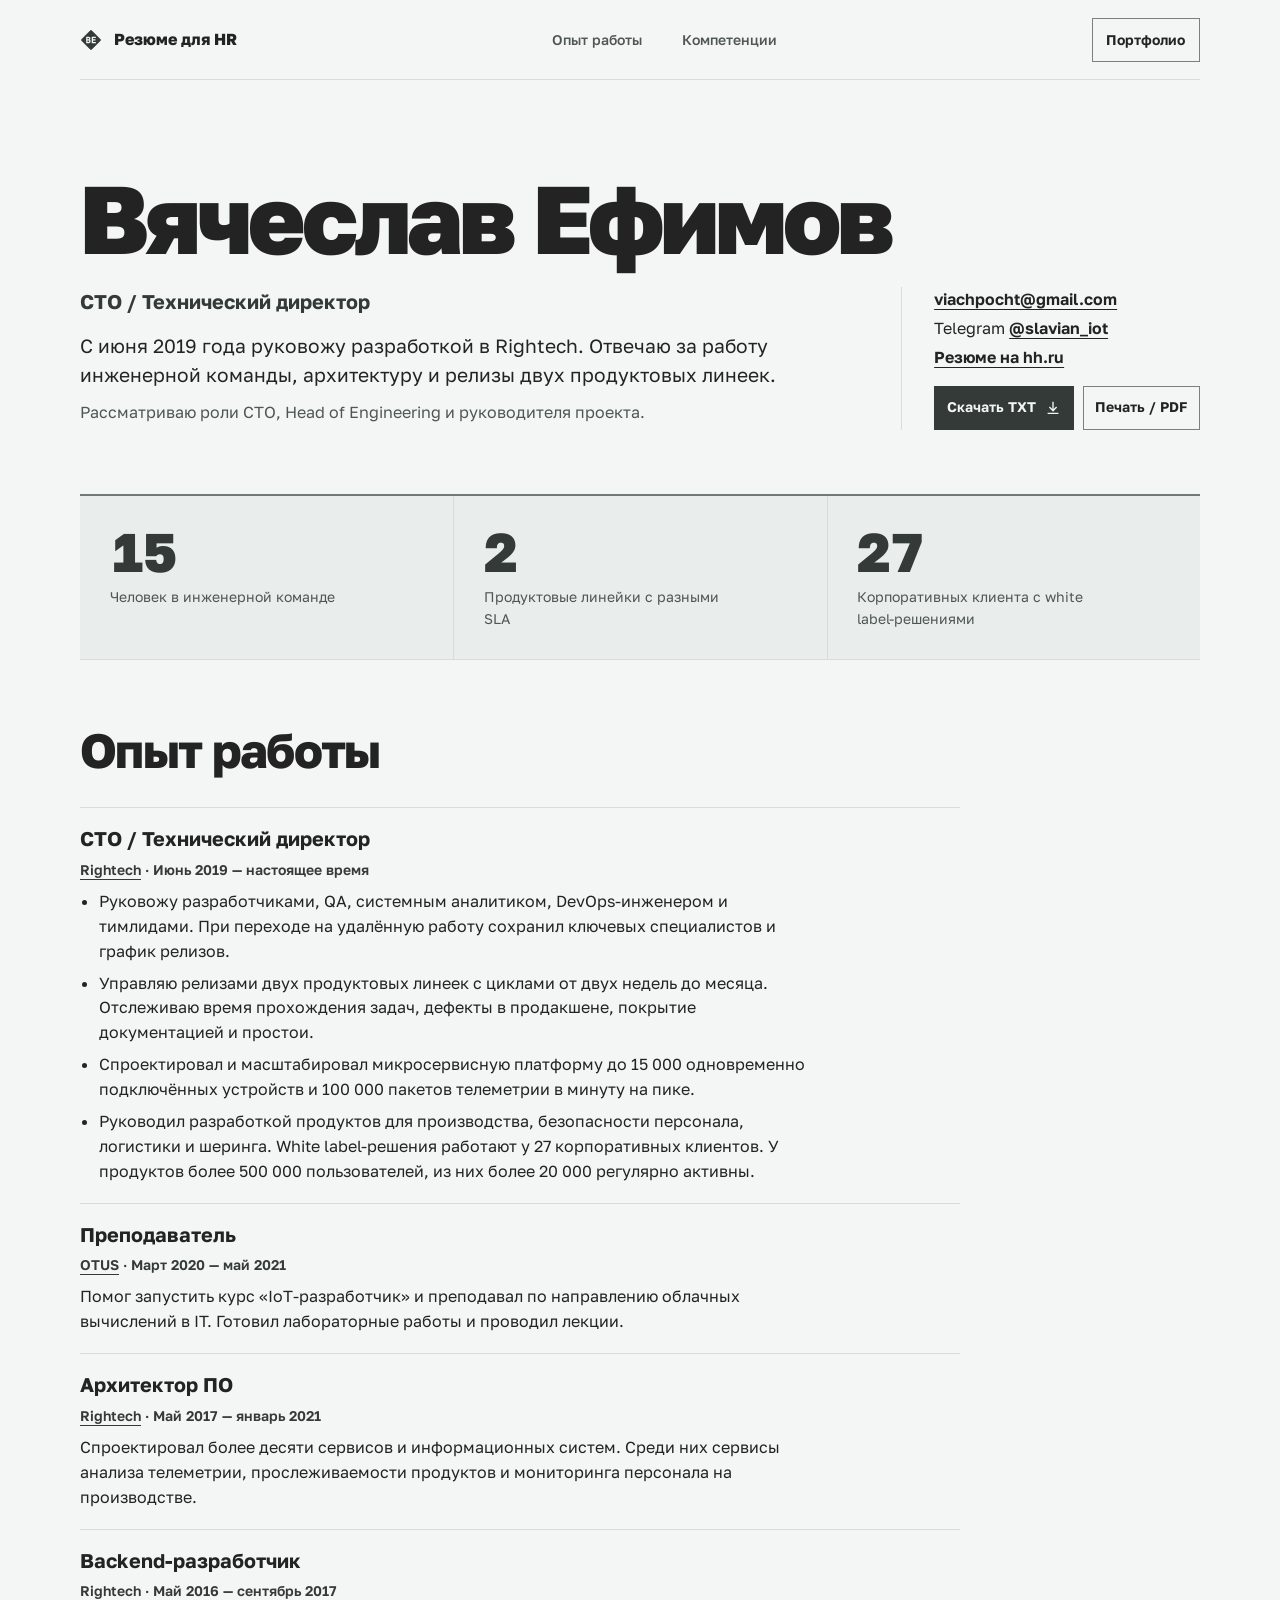
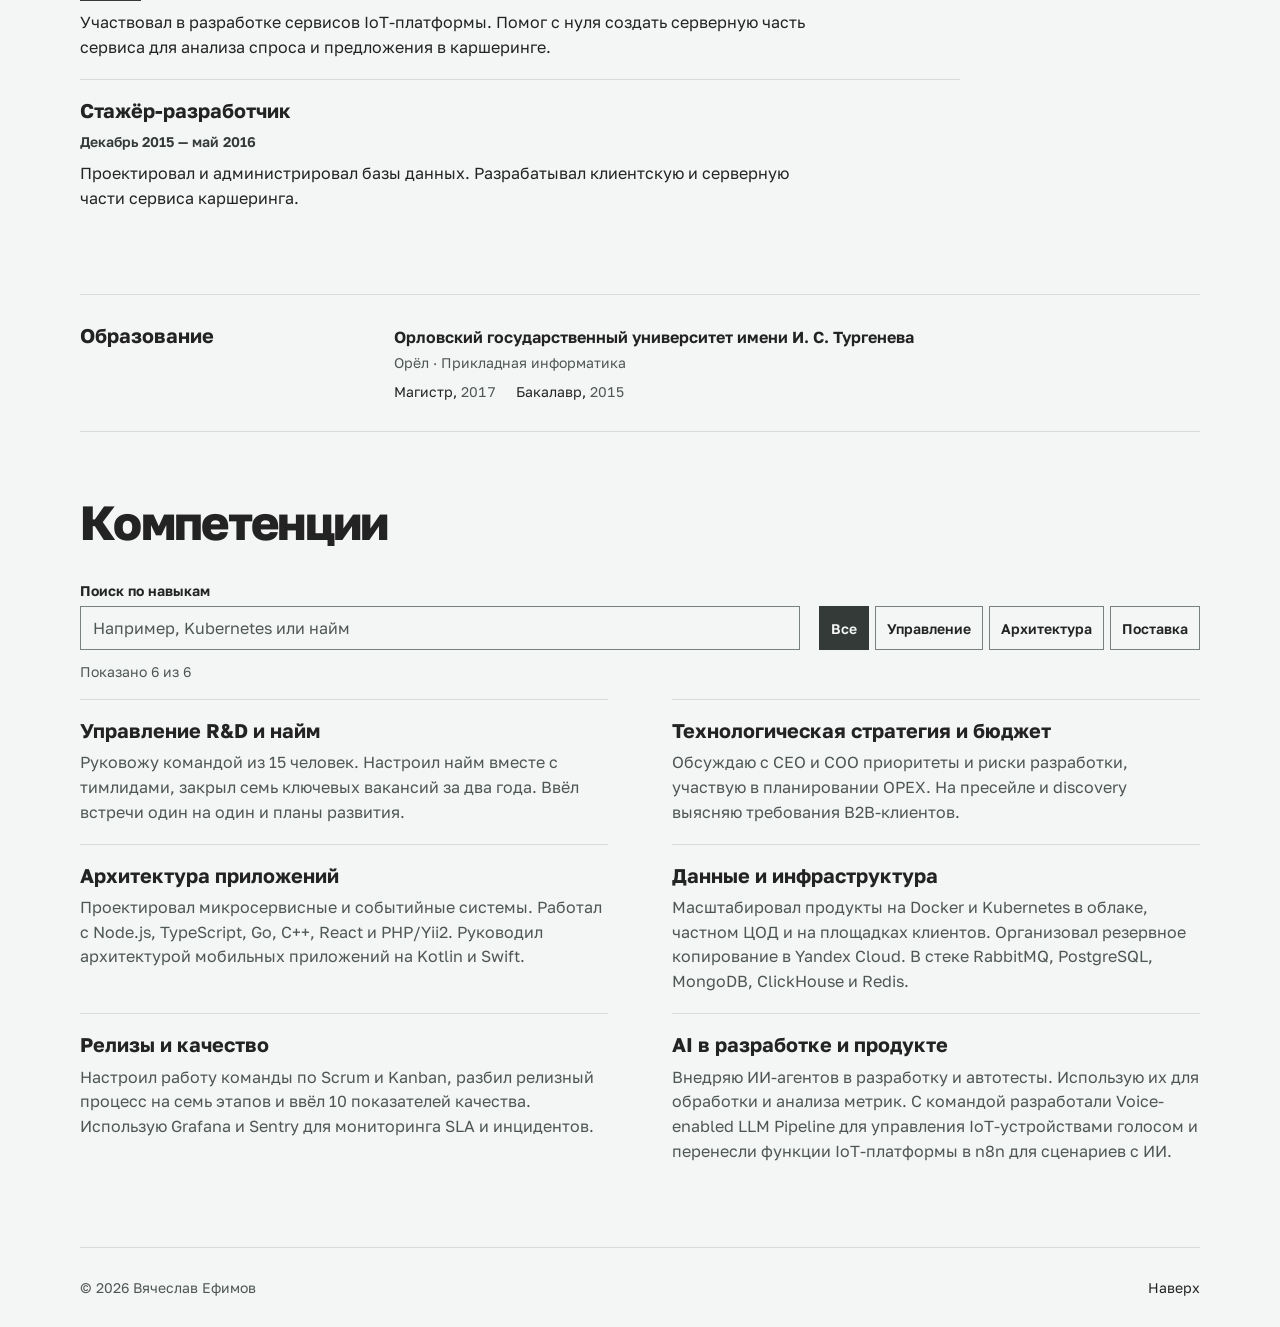
==== commit 680cde6d: "info ai" ====
--- a/hr.html
+++ b/hr.html
@@ -144,8 +144,8 @@
           <p>Настроил работу команды по Scrum и Kanban, разбил релизный процесс на семь этапов и ввёл 10 показателей качества. Использую Grafana и Sentry для мониторинга SLA и инцидентов.</p>
         </article>
         <article data-skill="delivery">
-          <h3>ИИ в разработке</h3>
-          <p>В одном из сервисов внедрил распознавание речи. Опробовал ИИ-агентов в разработке и автотестах.</p>
+          <h3>AI в разработке и продукте</h3>
+          <p>Внедряю ИИ-агентов в разработку и автотесты. Использую их для обработки и анализа метрик. С командой разработали Voice-enabled LLM Pipeline для управления IoT-устройствами голосом и перенесли функции IoT-платформы в n8n для сценариев с ИИ.</p>
         </article>
       </div>
       <div class="filter-empty" data-ui hidden>
